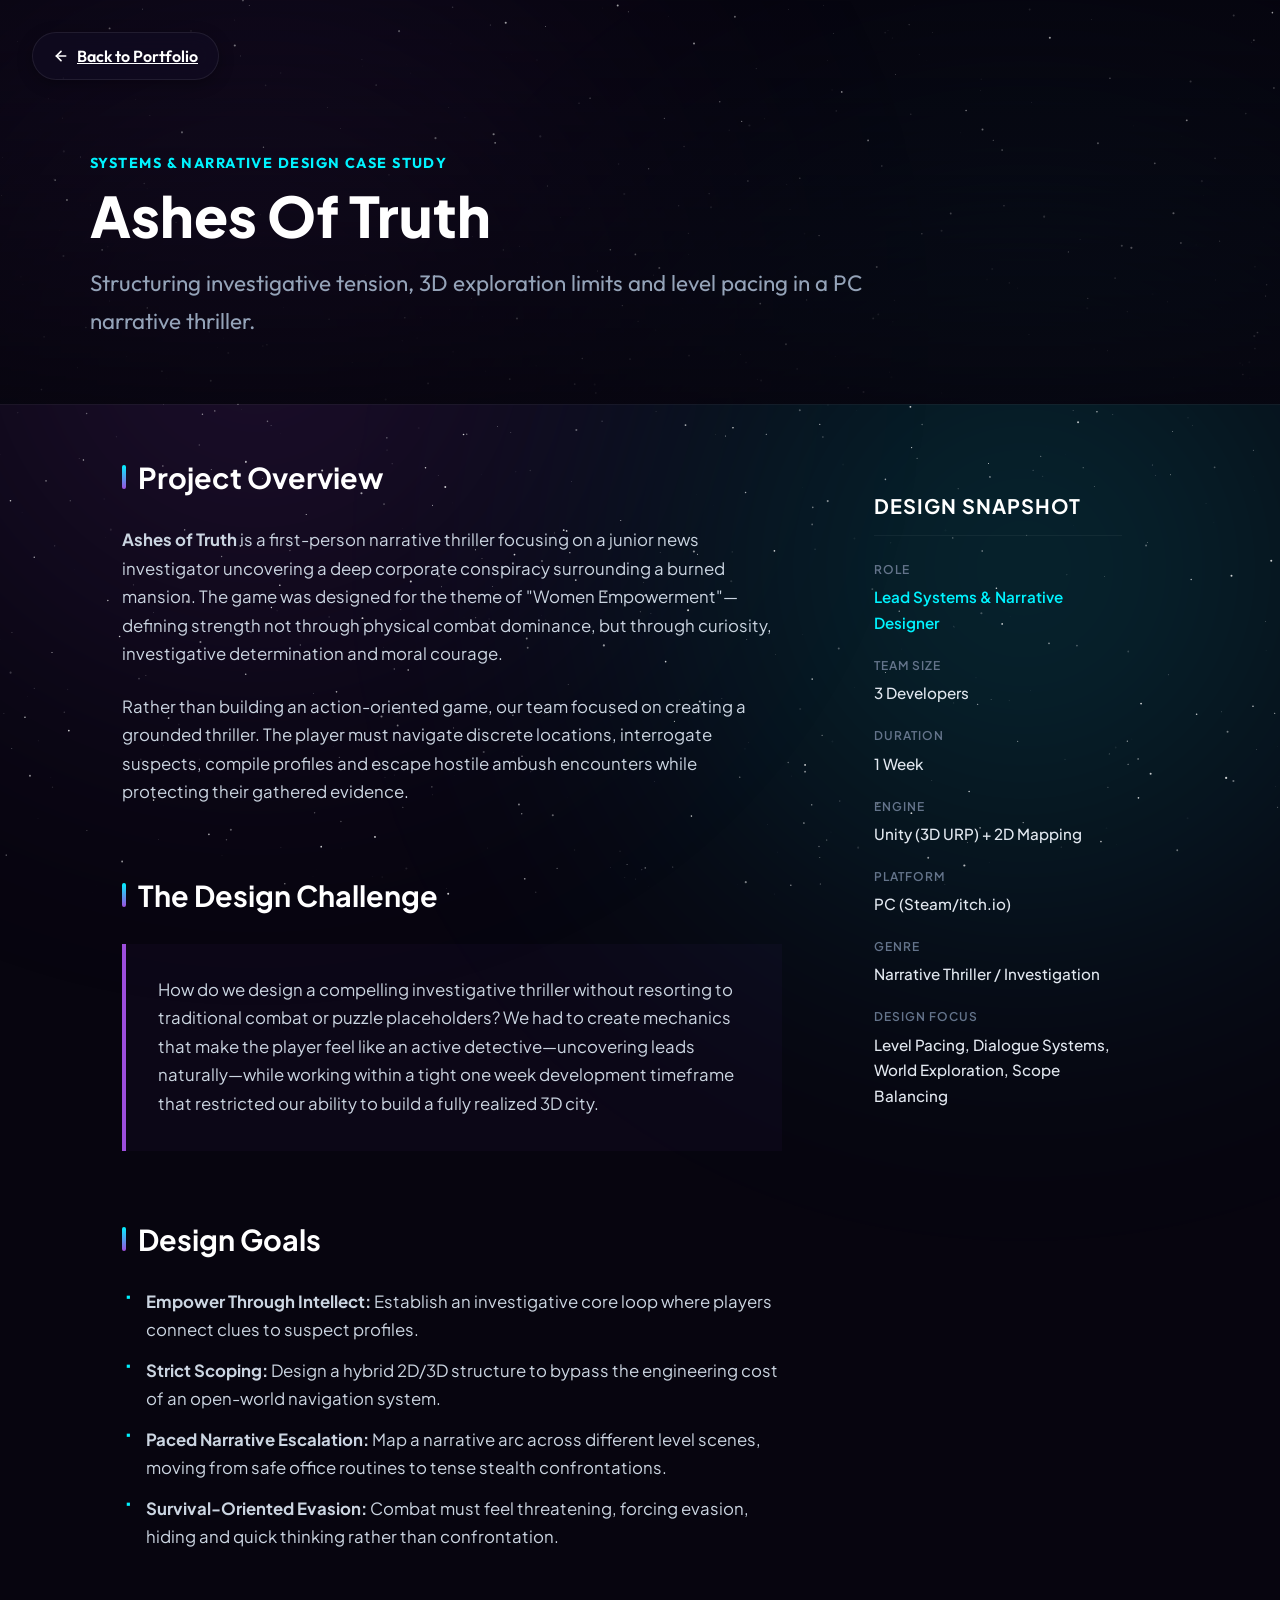
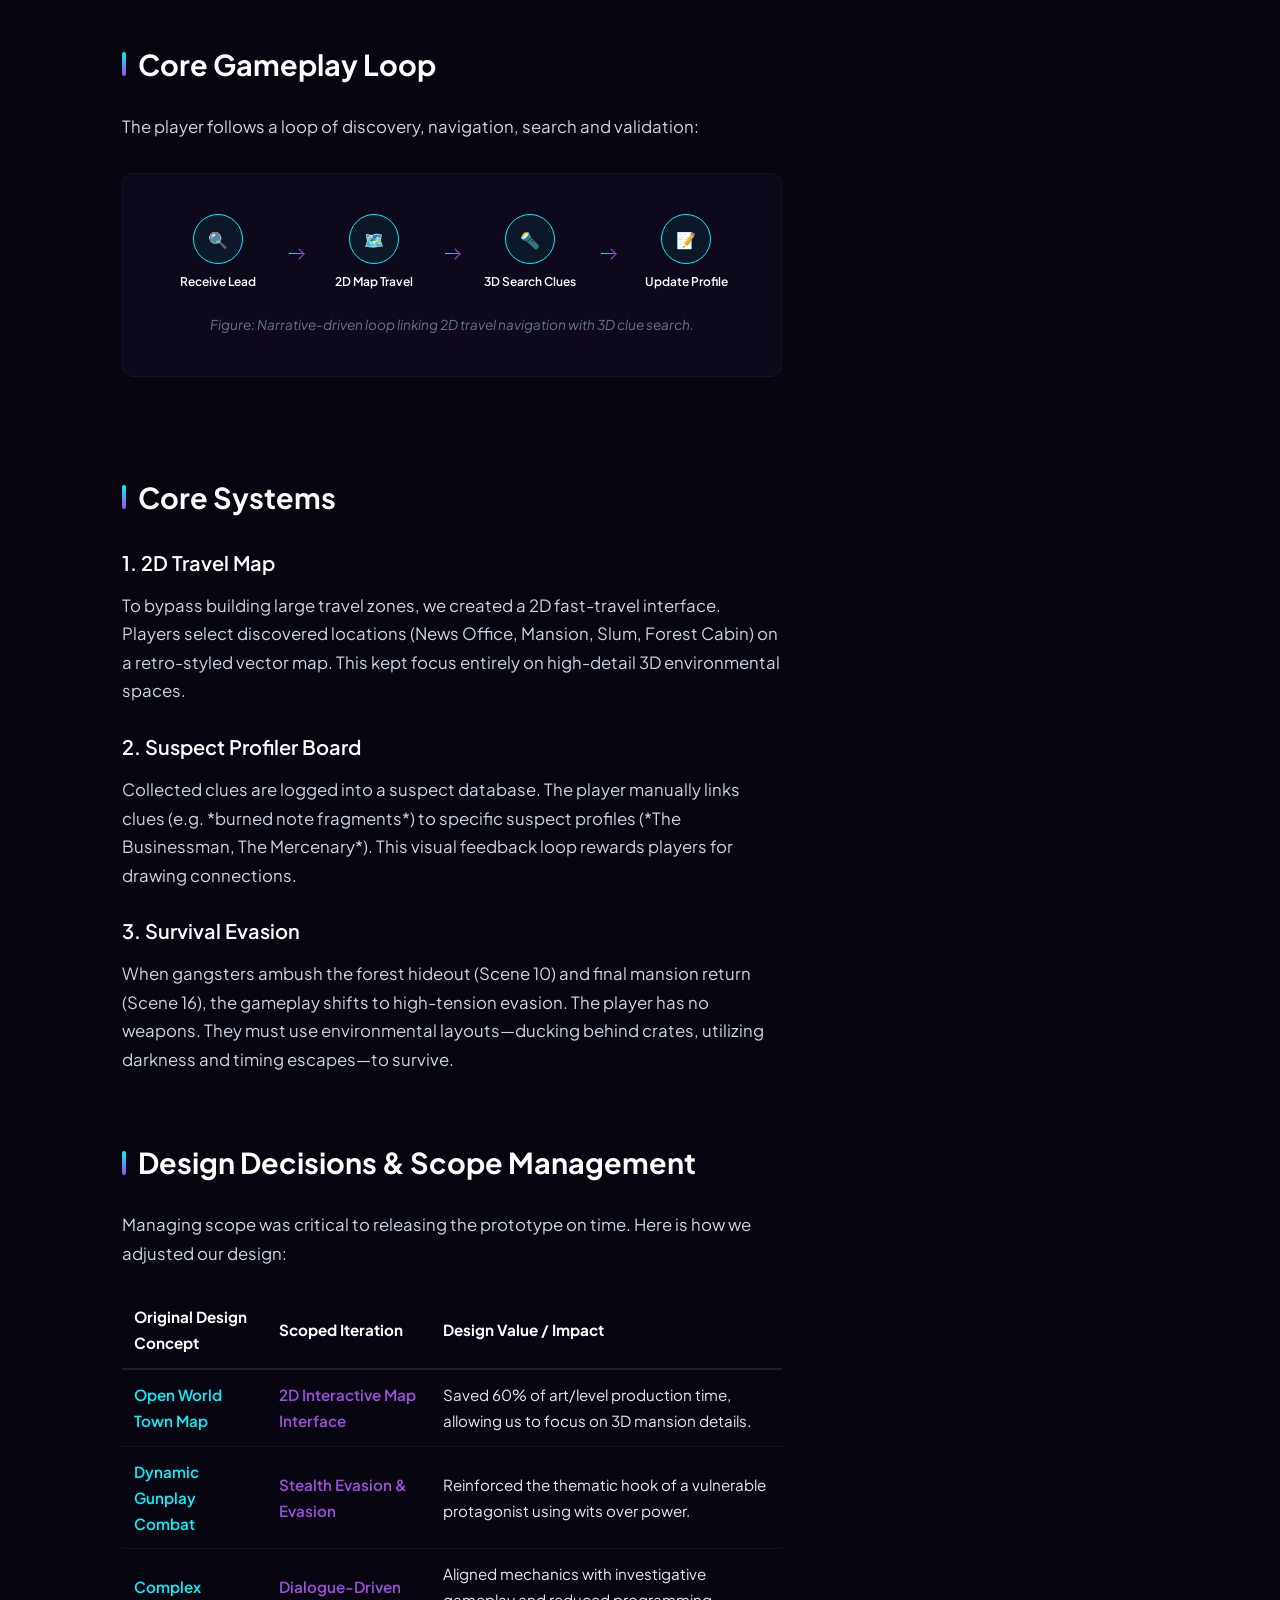
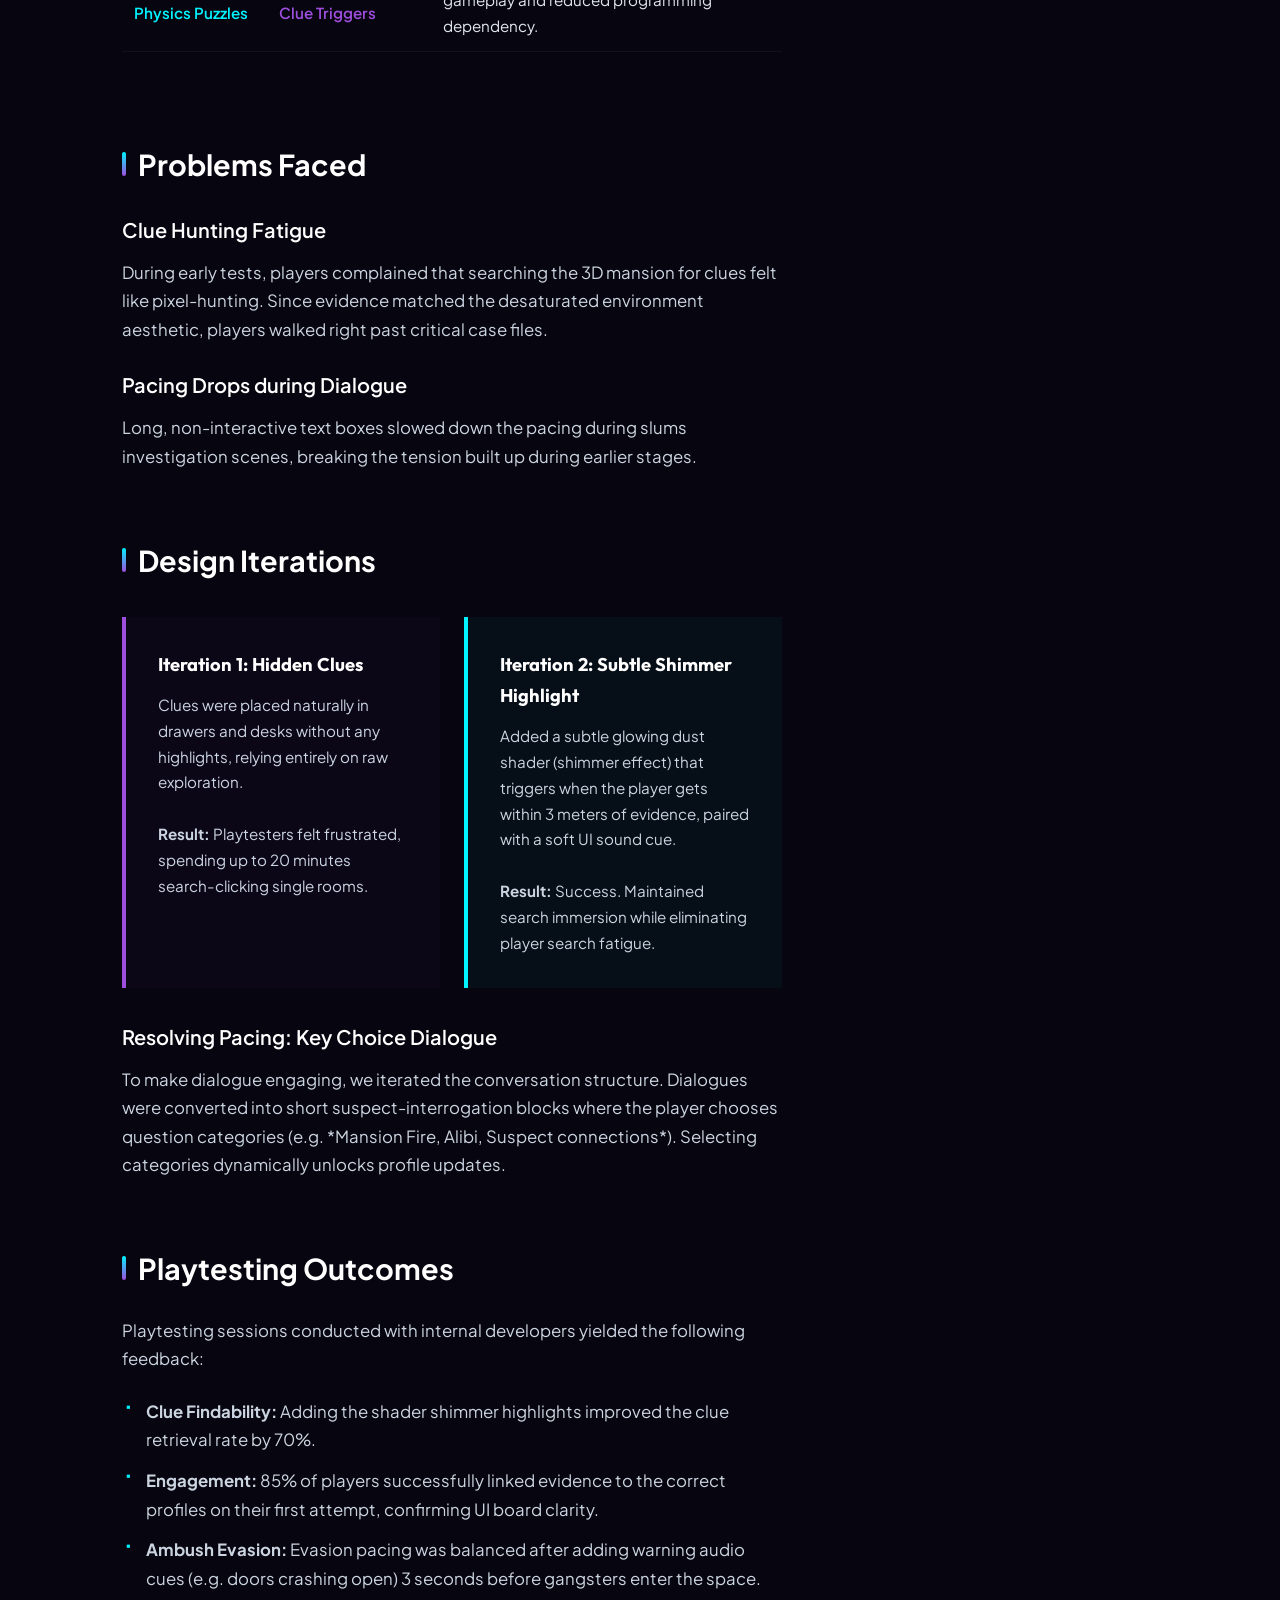
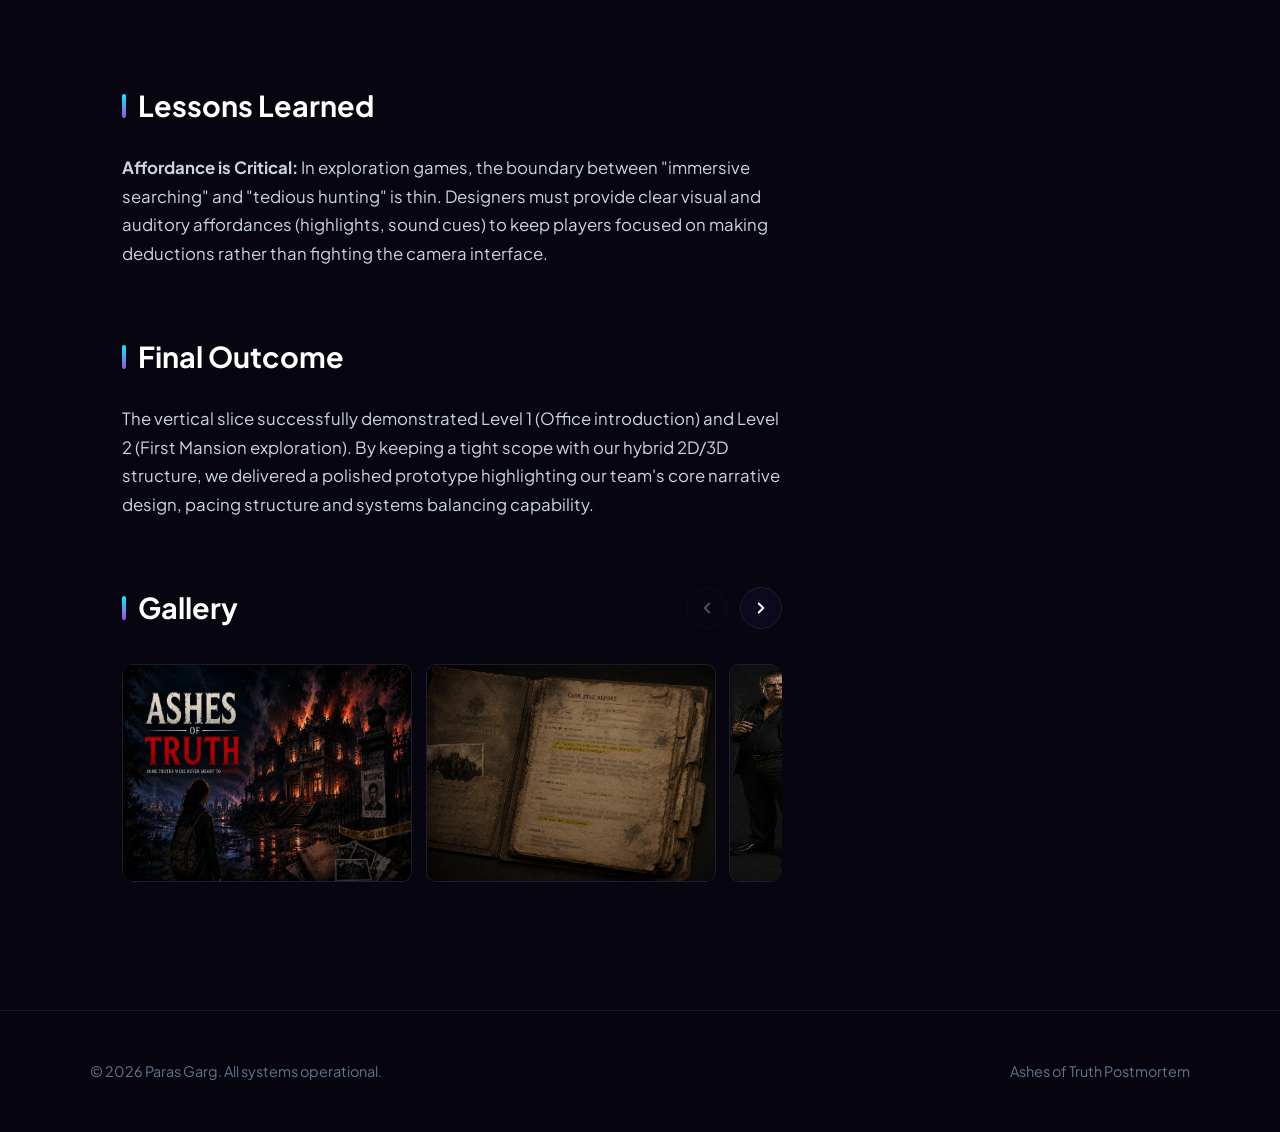
==== case-studies/ashes-of-truth.html @ 1f18f554 "Implement custom gallery sliders, full-screen lightbox, and project card poster images" ====
<!DOCTYPE html>
<html lang="en">

<head>
    <meta charset="UTF-8">
    <meta name="viewport" content="width=device-width, initial-scale=1.0">
    <meta name="description"
        content="GDC Case Study: Ashes of Truth - Narrative pacing, investigative mechanics, and scoping in a 3D narrative thriller.">
    <title>Ashes Of Truth | Game Design Case Study</title>
    <link rel="stylesheet" href="styles.css">
</head>

<body>
    <canvas id="space-canvas"></canvas>
    <div class="nebula nebula-purple"></div>
    <div class="nebula nebula-cyan"></div>

    <!-- Floating Navigation Back Button -->
    <nav class="back-nav">
        <a href="../index.html#projects" class="back-btn">
            <svg viewBox="0 0 24 24" fill="none" stroke="currentColor" stroke-width="2.5" stroke-linecap="round"
                stroke-linejoin="round">
                <line x1="19" y1="12" x2="5" y2="12"></line>
                <polyline points="12 19 5 12 12 5"></polyline>
            </svg>
            Back to Portfolio
        </a>
    </nav>

    <!-- 1 Hero Banner -->
    <header class="hero-banner">
        <div class="hero-banner-content">
            <span class="banner-tag">Systems & Narrative Design Case Study</span>
            <h1 class="banner-title">Ashes Of Truth</h1>
            <p class="banner-subtitle">Structuring investigative tension, 3D exploration limits and level pacing in a PC
                narrative thriller.</p>
        </div>
    </header>

    <!-- Main Container -->
    <div class="case-study-container">
        <!-- Main Case Study Content -->
        <main class="case-study-main">
            <!-- 3 Project Overview -->
            <section id="overview" class="reveal-on-scroll">
                <h2 class="section-header">Project Overview</h2>
                <p class="case-paragraph">
                    <strong>Ashes of Truth</strong> is a first-person narrative thriller focusing on a junior news
                    investigator uncovering a deep corporate conspiracy surrounding a burned mansion. The game was
                    designed for the theme of "Women Empowerment"—defining strength not through physical combat
                    dominance, but through curiosity, investigative determination and moral courage.
                </p>
                <p class="case-paragraph">
                    Rather than building an action-oriented game, our team focused on creating a grounded thriller. The
                    player must navigate discrete locations, interrogate suspects, compile profiles and escape hostile
                    ambush encounters while protecting their gathered evidence.
                </p>
            </section>

            <!-- 4 Design Challenge -->
            <section id="challenge" class="reveal-on-scroll">
                <h2 class="section-header">The Design Challenge</h2>
                <div class="callout-panel">
                    <p class="case-paragraph" style="margin-bottom: 0;">
                        How do we design a compelling investigative thriller without resorting to traditional combat or
                        puzzle placeholders? We had to create mechanics that make the player feel like an active
                        detective—uncovering leads naturally—while working within a tight one week development timeframe
                        that restricted our ability to build a fully realized 3D city.
                    </p>
                </div>
            </section>

            <!-- 5 Design Goals -->
            <section id="goals" class="reveal-on-scroll">
                <h2 class="section-header">Design Goals</h2>
                <ul class="case-list">
                    <li class="case-list-item"><strong>Empower Through Intellect:</strong> Establish an investigative
                        core loop where players connect clues to suspect profiles.</li>
                    <li class="case-list-item"><strong>Strict Scoping:</strong> Design a hybrid 2D/3D structure to
                        bypass the engineering cost of an open-world navigation system.</li>
                    <li class="case-list-item"><strong>Paced Narrative Escalation:</strong> Map a narrative arc across
                        different level scenes, moving from safe office routines to tense stealth confrontations.</li>
                    <li class="case-list-item"><strong>Survival-Oriented Evasion:</strong> Combat must feel threatening,
                        forcing evasion, hiding and quick thinking rather than confrontation.</li>
                </ul>
            </section>

            <!-- 6 Core Gameplay Loop -->
            <section id="loop" class="reveal-on-scroll">
                <h2 class="section-header">Core Gameplay Loop</h2>
                <p class="case-paragraph">
                    The player follows a loop of discovery, navigation, search and validation:
                </p>
                <div class="diagram-container">
                    <div class="loop-flow">
                        <div class="loop-node">
                            <div class="loop-node-icon">🔍</div>
                            <span class="loop-node-title">Receive Lead</span>
                        </div>
                        <div class="loop-arrow"></div>
                        <div class="loop-node">
                            <div class="loop-node-icon">🗺️</div>
                            <span class="loop-node-title">2D Map Travel</span>
                        </div>
                        <div class="loop-arrow"></div>
                        <div class="loop-node">
                            <div class="loop-node-icon">🔦</div>
                            <span class="loop-node-title">3D Search Clues</span>
                        </div>
                        <div class="loop-arrow"></div>
                        <div class="loop-node">
                            <div class="loop-node-icon">📝</div>
                            <span class="loop-node-title">Update Profile</span>
                        </div>
                    </div>
                    <span class="diagram-caption">Figure: Narrative-driven loop linking 2D travel navigation with 3D
                        clue search.</span>
                </div>
            </section>

            <!-- 7 Core Systems -->
            <section id="systems" class="reveal-on-scroll">
                <h2 class="section-header">Core Systems</h2>
                <h3 class="subsection-header">1. 2D Travel Map</h3>
                <p class="case-paragraph">
                    To bypass building large travel zones, we created a 2D fast-travel interface. Players select
                    discovered locations (News Office, Mansion, Slum, Forest Cabin) on a retro-styled vector map. This
                    kept focus entirely on high-detail 3D environmental spaces.
                </p>
                <h3 class="subsection-header">2. Suspect Profiler Board</h3>
                <p class="case-paragraph">
                    Collected clues are logged into a suspect database. The player manually links clues (e.g. *burned
                    note fragments*) to specific suspect profiles (*The Businessman, The Mercenary*). This visual
                    feedback loop rewards players for drawing connections.
                </p>
                <h3 class="subsection-header">3. Survival Evasion</h3>
                <p class="case-paragraph">
                    When gangsters ambush the forest hideout (Scene 10) and final mansion return (Scene 16), the
                    gameplay shifts to high-tension evasion. The player has no weapons. They must use environmental
                    layouts—ducking behind crates, utilizing darkness and timing escapes—to survive.
                </p>
            </section>

            <!-- 8 Design Decisions -->
            <section id="decisions" class="reveal-on-scroll">
                <h2 class="section-header">Design Decisions & Scope Management</h2>
                <p class="case-paragraph">
                    Managing scope was critical to releasing the prototype on time. Here is how we adjusted our design:
                </p>
                <table
                    style="width: 100%; border-collapse: collapse; margin: 1.5rem 0; font-size: 0.95rem; text-align: left;">
                    <thead>
                        <tr style="border-bottom: 2px solid rgba(255, 255, 255, 0.1); color: #ffffff;">
                            <th style="padding: 0.75rem;">Original Design Concept</th>
                            <th style="padding: 0.75rem;">Scoped Iteration</th>
                            <th style="padding: 0.75rem;">Design Value / Impact</th>
                        </tr>
                    </thead>
                    <tbody>
                        <tr style="border-bottom: 1px solid rgba(255, 255, 255, 0.05);">
                            <td style="padding: 0.75rem; font-weight: 600; color: var(--accent-cyan);">Open World Town
                                Map</td>
                            <td style="padding: 0.75rem; font-weight: 600; color: var(--accent-purple);">2D Interactive
                                Map Interface</td>
                            <td style="padding: 0.75rem;">Saved 60% of art/level production time, allowing us to focus
                                on 3D mansion details.</td>
                        </tr>
                        <tr style="border-bottom: 1px solid rgba(255, 255, 255, 0.05);">
                            <td style="padding: 0.75rem; font-weight: 600; color: var(--accent-cyan);">Dynamic Gunplay
                                Combat</td>
                            <td style="padding: 0.75rem; font-weight: 600; color: var(--accent-purple);">Stealth Evasion
                                & Evasion</td>
                            <td style="padding: 0.75rem;">Reinforced the thematic hook of a vulnerable protagonist using
                                wits over power.</td>
                        </tr>
                        <tr style="border-bottom: 1px solid rgba(255, 255, 255, 0.05);">
                            <td style="padding: 0.75rem; font-weight: 600; color: var(--accent-cyan);">Complex Physics
                                Puzzles</td>
                            <td style="padding: 0.75rem; font-weight: 600; color: var(--accent-purple);">Dialogue-Driven
                                Clue Triggers</td>
                            <td style="padding: 0.75rem;">Aligned mechanics with investigative gameplay and reduced
                                programming dependency.</td>
                        </tr>
                    </tbody>
                </table>
            </section>

            <!-- 9 Problems Faced -->
            <section id="problems" class="reveal-on-scroll">
                <h2 class="section-header">Problems Faced</h2>
                <h3 class="subsection-header">Clue Hunting Fatigue</h3>
                <p class="case-paragraph">
                    During early tests, players complained that searching the 3D mansion for clues felt like
                    pixel-hunting. Since evidence matched the desaturated environment aesthetic, players walked right
                    past critical case files.
                </p>
                <h3 class="subsection-header">Pacing Drops during Dialogue</h3>
                <p class="case-paragraph">
                    Long, non-interactive text boxes slowed down the pacing during slums investigation scenes, breaking
                    the tension built up during earlier stages.
                </p>
            </section>

            <!-- 10 Iterations -->
            <section id="iterations" class="reveal-on-scroll">
                <h2 class="section-header">Design Iterations</h2>
                <div class="comparison-grid">
                    <div class="callout-panel">
                        <div class="callout-title">Iteration 1: Hidden Clues</div>
                        <p class="case-paragraph" style="font-size: 0.95rem;">
                            Clues were placed naturally in drawers and desks without any highlights, relying entirely on
                            raw exploration.
                            <br><br>
                            <strong>Result:</strong> Playtesters felt frustrated, spending up to 20 minutes
                            search-clicking single rooms.
                        </p>
                    </div>
                    <div class="callout-panel cyan">
                        <div class="callout-title">Iteration 2: Subtle Shimmer Highlight</div>
                        <p class="case-paragraph" style="font-size: 0.95rem;">
                            Added a subtle glowing dust shader (shimmer effect) that triggers when the player gets
                            within 3 meters of evidence, paired with a soft UI sound cue.
                            <br><br>
                            <strong>Result:</strong> Success. Maintained search immersion while eliminating player
                            search fatigue.
                        </p>
                    </div>
                </div>
                <h3 class="subsection-header">Resolving Pacing: Key Choice Dialogue</h3>
                <p class="case-paragraph">
                    To make dialogue engaging, we iterated the conversation structure. Dialogues were converted into
                    short suspect-interrogation blocks where the player chooses question categories (e.g. *Mansion Fire,
                    Alibi, Suspect connections*). Selecting categories dynamically unlocks profile updates.
                </p>
            </section>

            <!-- 11 Playtesting -->
            <section id="playtesting" class="reveal-on-scroll">
                <h2 class="section-header">Playtesting Outcomes</h2>
                <p class="case-paragraph">
                    Playtesting sessions conducted with internal developers yielded the following feedback:
                </p>
                <ul class="case-list">
                    <li class="case-list-item"><strong>Clue Findability:</strong> Adding the shader shimmer highlights
                        improved the clue retrieval rate by 70%.</li>
                    <li class="case-list-item"><strong>Engagement:</strong> 85% of players successfully linked evidence
                        to the correct profiles on their first attempt, confirming UI board clarity.</li>
                    <li class="case-list-item"><strong>Ambush Evasion:</strong> Evasion pacing was balanced after adding
                        warning audio cues (e.g. doors crashing open) 3 seconds before gangsters enter the space.</li>
                </ul>
            </section>

            <!-- 12 Lessons Learned -->
            <section id="lessons" class="reveal-on-scroll">
                <h2 class="section-header">Lessons Learned</h2>
                <p class="case-paragraph">
                    <strong>Affordance is Critical:</strong> In exploration games, the boundary between "immersive
                    searching" and "tedious hunting" is thin. Designers must provide clear visual and auditory
                    affordances (highlights, sound cues) to keep players focused on making deductions rather than
                    fighting the camera interface.
                </p>
            </section>

            <!-- 13 Final Outcome -->
            <section id="outcome" class="reveal-on-scroll">
                <h2 class="section-header">Final Outcome</h2>
                <p class="case-paragraph">
                    The vertical slice successfully demonstrated Level 1 (Office introduction) and Level 2 (First
                    Mansion exploration). By keeping a tight scope with our hybrid 2D/3D structure, we delivered a
                    polished prototype highlighting our team's core narrative design, pacing structure and systems
                    balancing capability.
                </p>
            </section>

            <!-- 14 Gallery -->
            <section id="gallery" class="reveal-on-scroll">
                <div class="gallery-header">
                    <h2 class="section-header">Gallery</h2>
                    <div class="slider-controls">
                        <button class="slider-btn prev-btn" id="prev-gallery-btn" aria-label="Previous image">
                            <svg viewBox="0 0 24 24" fill="none" stroke="currentColor" stroke-width="2.5" stroke-linecap="round" stroke-linejoin="round">
                                <polyline points="15 18 9 12 15 6"></polyline>
                            </svg>
                        </button>
                        <button class="slider-btn next-btn" id="next-gallery-btn" aria-label="Next image">
                            <svg viewBox="0 0 24 24" fill="none" stroke="currentColor" stroke-width="2.5" stroke-linecap="round" stroke-linejoin="round">
                                <polyline points="9 18 15 12 9 6"></polyline>
                            </svg>
                        </button>
                    </div>
                </div>
                <div class="slider-container">
                    <div class="slider-viewport">
                        <div class="slider-track" id="gallery-track">
                            <div class="slider-slide" data-caption="Ashes of Truth Title Poster">
                                <img src="../Ashes_of_Truth_Gallery/Game_Poster.png" alt="Ashes of Truth Title Poster">
                                <div class="slide-caption-overlay">
                                    <span class="slide-title">Ashes of Truth Title Poster</span>
                                </div>
                            </div>
                            <div class="slider-slide" data-caption="Investigative Case Report UI">
                                <img src="../Ashes_of_Truth_Gallery/Case_Report.png" alt="Investigative Case Report UI">
                                <div class="slide-caption-overlay">
                                    <span class="slide-title">Investigative Case Report UI</span>
                                </div>
                            </div>
                            <div class="slider-slide" data-caption="Character Profile: Mafia Boss">
                                <img src="../Ashes_of_Truth_Gallery/Mafia_Boss.png" alt="Character Profile: Mafia Boss">
                                <div class="slide-caption-overlay">
                                    <span class="slide-title">Character Profile: Mafia Boss</span>
                                </div>
                            </div>
                            <div class="slider-slide" data-caption="Character Profile: The Mercenary">
                                <img src="../Ashes_of_Truth_Gallery/Mercenary.png" alt="Character Profile: The Mercenary">
                                <div class="slide-caption-overlay">
                                    <span class="slide-title">Character Profile: The Mercenary</span>
                                </div>
                            </div>
                            <div class="slider-slide" data-caption="Evidence Clue: Burned Note">
                                <img src="../Ashes_of_Truth_Gallery/Burned_Note.png" alt="Evidence Clue: Burned Note">
                                <div class="slide-caption-overlay">
                                    <span class="slide-title">Evidence Clue: Burned Note</span>
                                </div>
                            </div>
                            <div class="slider-slide" data-caption="Evidence Clue: Burned Photo">
                                <img src="../Ashes_of_Truth_Gallery/Burned_Photo.png" alt="Evidence Clue: Burned Photo">
                                <div class="slide-caption-overlay">
                                    <span class="slide-title">Evidence Clue: Burned Photo</span>
                                </div>
                            </div>
                            <div class="slider-slide" data-caption="Character Profile: Slum Resident">
                                <img src="../Ashes_of_Truth_Gallery/Slum_Person1.png" alt="Character Profile: Slum Resident">
                                <div class="slide-caption-overlay">
                                    <span class="slide-title">Character Profile: Slum Resident</span>
                                </div>
                            </div>
                            <div class="slider-slide" data-caption="Character Profile: Slum Witness">
                                <img src="../Ashes_of_Truth_Gallery/Slum_Person3.png" alt="Character Profile: Slum Witness">
                                <div class="slide-caption-overlay">
                                    <span class="slide-title">Character Profile: Slum Witness</span>
                                </div>
                            </div>
                            <div class="slider-slide" data-caption="Evidence Clue: Victim's Diary">
                                <img src="../Ashes_of_Truth_Gallery/Victim's_Diary.png" alt="Evidence Clue: Victim's Diary">
                                <div class="slide-caption-overlay">
                                    <span class="slide-title">Evidence Clue: Victim's Diary</span>
                                </div>
                            </div>
                        </div>
                    </div>
                </div>
            </section>
        </main>

        <!-- 2 Design Snapshot Sidebar -->
        <aside class="design-snapshot glass-panel reveal-on-scroll" style="transition-delay: 0.1s;">
            <h3 class="snapshot-title">Design Snapshot</h3>
            <div class="snapshot-grid">
                <div class="snapshot-item">
                    <span class="snapshot-label">Role</span>
                    <span class="snapshot-value accent">Lead Systems & Narrative Designer</span>
                </div>
                <div class="snapshot-item">
                    <span class="snapshot-label">Team Size</span>
                    <span class="snapshot-value">3 Developers</span>
                </div>
                <div class="snapshot-item">
                    <span class="snapshot-label">Duration</span>
                    <span class="snapshot-value">1 Week</span>
                </div>
                <div class="snapshot-item">
                    <span class="snapshot-label">Engine</span>
                    <span class="snapshot-value">Unity (3D URP) + 2D Mapping</span>
                </div>
                <div class="snapshot-item">
                    <span class="snapshot-label">Platform</span>
                    <span class="snapshot-value">PC (Steam/itch.io)</span>
                </div>
                <div class="snapshot-item">
                    <span class="snapshot-label">Genre</span>
                    <span class="snapshot-value">Narrative Thriller / Investigation</span>
                </div>
                <div class="snapshot-item">
                    <span class="snapshot-label">Design Focus</span>
                    <span class="snapshot-value">Level Pacing, Dialogue Systems, World Exploration, Scope
                        Balancing</span>
                </div>
            </div>
        </aside>
    </div>

    <!-- Footer -->
    <footer>
        <div class="footer-content">
            <div class="footer-text">
                &copy; 2026 Paras Garg. All systems operational.
            </div>
            <div class="footer-text">
                Ashes of Truth Postmortem
            </div>
        </div>
    </footer>

    <!-- Lightbox Modal -->
    <div id="gallery-lightbox" class="lightbox">
        <span class="lightbox-close" id="lightbox-close">&times;</span>
        <img class="lightbox-content" id="lightbox-img" src="" alt="">
        <div id="lightbox-caption"></div>
    </div>

    <script>
        document.addEventListener('DOMContentLoaded', () => {
            // Space canvas setup
            const canvas = document.getElementById('space-canvas');
            if (canvas) {
                const ctx = canvas.getContext('2d');
                let stars = [];
                const maxStars = 800;

                const resizeCanvas = () => {
                    canvas.width = window.innerWidth;
                    canvas.height = window.innerHeight;
                    stars = [];
                    for (let i = 0; i < maxStars; i++) {
                        stars.push({
                            x: Math.random() * canvas.width,
                            y: Math.random() * canvas.height,
                            size: Math.random() * 1.1,
                            brightness: Math.random(),
                            speed: 0.005 + Math.random() * 0.01
                        });
                    }
                };

                const animate = () => {
                    ctx.clearRect(0, 0, canvas.width, canvas.height);
                    for (let star of stars) {
                        star.brightness += star.speed;
                        if (star.brightness > 1 || star.brightness < 0) {
                            star.speed = -star.speed;
                        }
                        ctx.fillStyle = `rgba(255, 255, 255, ${Math.min(star.brightness, 0.8)})`;
                        ctx.beginPath();
                        ctx.arc(star.x, star.y, star.size, 0, Math.PI * 2);
                        ctx.fill();
                    }
                    requestAnimationFrame(animate);
                };

                window.addEventListener('resize', resizeCanvas);
                resizeCanvas();
                animate();
            }

            // Scroll reveal
            const revealElements = document.querySelectorAll('.reveal-on-scroll');
            const revealObserver = new IntersectionObserver((entries) => {
                entries.forEach(entry => {
                    if (entry.isIntersecting) {
                        entry.target.classList.add('revealed');
                        revealObserver.unobserve(entry.target);
                    }
                });
            }, {
                rootMargin: '0px 0px -100px 0px',
                threshold: 0.1
            });
            revealElements.forEach(elem => revealObserver.observe(elem));

            // Slider functionality
            const track = document.getElementById('gallery-track');
            const slides = track.querySelectorAll('.slider-slide');
            const prevBtn = document.getElementById('prev-gallery-btn');
            const nextBtn = document.getElementById('next-gallery-btn');
            
            let currentIndex = 0;
            
            const updateSlider = () => {
                if (slides.length === 0) return;
                
                const slideWidth = slides[0].getBoundingClientRect().width;
                const gap = parseFloat(window.getComputedStyle(track).gap) || 0;
                
                let translateAmount = currentIndex * (slideWidth + gap);
                
                // Get container dimensions to cap translation
                const viewportWidth = track.parentElement.getBoundingClientRect().width;
                const trackWidth = track.scrollWidth;
                const maxTranslate = Math.max(0, trackWidth - viewportWidth);
                
                if (translateAmount > maxTranslate) {
                    translateAmount = maxTranslate;
                }
                
                track.style.transform = `translateX(-${translateAmount}px)`;
                
                // Update button disabled state
                prevBtn.disabled = currentIndex === 0;
                nextBtn.disabled = translateAmount >= maxTranslate;
            };
            
            nextBtn.addEventListener('click', () => {
                const slideWidth = slides[0].getBoundingClientRect().width;
                const gap = parseFloat(window.getComputedStyle(track).gap) || 0;
                const viewportWidth = track.parentElement.getBoundingClientRect().width;
                const trackWidth = track.scrollWidth;
                const maxTranslate = Math.max(0, trackWidth - viewportWidth);
                
                const nextTranslate = (currentIndex + 1) * (slideWidth + gap);
                
                if (nextTranslate <= maxTranslate) {
                    currentIndex++;
                } else {
                    const currentTranslate = currentIndex * (slideWidth + gap);
                    if (currentTranslate < maxTranslate) {
                        currentIndex++;
                    }
                }
                updateSlider();
            });
            
            prevBtn.addEventListener('click', () => {
                if (currentIndex > 0) {
                    currentIndex--;
                    updateSlider();
                }
            });
            
            // Adjust slider positions on resize
            window.addEventListener('resize', updateSlider);
            
            // Call initially once image assets might have loaded
            setTimeout(updateSlider, 200);
            window.addEventListener('load', updateSlider);

            // Lightbox functionality
            const lightbox = document.getElementById('gallery-lightbox');
            const lightboxImg = document.getElementById('lightbox-img');
            const lightboxCaption = document.getElementById('lightbox-caption');
            const lightboxClose = document.getElementById('lightbox-close');
            
            slides.forEach(slide => {
                slide.addEventListener('click', () => {
                    const img = slide.querySelector('img');
                    const captionText = slide.getAttribute('data-caption');
                    
                    lightboxImg.src = img.src;
                    lightboxImg.alt = img.alt;
                    lightboxCaption.textContent = captionText;
                    
                    lightbox.style.display = 'flex';
                    // Force reflow for transitions
                    lightbox.offsetHeight;
                    lightbox.classList.add('active');
                    document.body.style.overflow = 'hidden'; // Disable page scrolling
                });
            });
            
            const closeLightbox = () => {
                lightbox.classList.remove('active');
                document.body.style.overflow = ''; // Enable page scrolling
                setTimeout(() => {
                    if (!lightbox.classList.contains('active')) {
                        lightbox.style.display = 'none';
                    }
                }, 350); // Match CSS transition timing
            };
            
            lightboxClose.addEventListener('click', closeLightbox);
            lightbox.addEventListener('click', (e) => {
                if (e.target === lightbox || e.target.classList.contains('lightbox')) {
                    closeLightbox();
                }
            });
            
            document.addEventListener('keydown', (e) => {
                if (e.key === 'Escape' && lightbox.classList.contains('active')) {
                    closeLightbox();
                }
            });
        });
    </script>
</body>

</html>
---- case-studies/styles.css ----
@import url('https://fonts.googleapis.com/css2?family=Outfit:wght@300;400;600;800&family=Plus+Jakarta+Sans:wght@300;400;500;600;700&display=swap');

:root {
    --bg-dark: #07050f;
    --bg-card: rgba(18, 12, 36, 0.45);
    --border-color: rgba(255, 255, 255, 0.08);
    --accent-purple: #9d4edd;
    --accent-cyan: #00f3ff;
    --font-heading: 'Outfit', sans-serif;
    --font-body: 'Plus Jakarta Sans', sans-serif;
    --transition-smooth: all 0.4s cubic-bezier(0.16, 1, 0.3, 1);
}

* {
    margin: 0;
    padding: 0;
    box-sizing: border-box;
}

html {
    scroll-behavior: smooth;
    background-color: var(--bg-dark);
    color: #e2e8f0;
    font-family: var(--font-body);
    font-size: 16px;
}

body {
    min-height: 100vh;
    line-height: 1.7;
    position: relative;
    overflow-x: hidden;
}

/* Background Canvas */
#space-canvas {
    position: fixed;
    top: 0;
    left: 0;
    width: 100vw;
    height: 100vh;
    z-index: -2;
    pointer-events: none;
}

.nebula {
    position: fixed;
    width: 80vmax;
    height: 80vmax;
    border-radius: 50%;
    filter: blur(140px);
    z-index: -3;
    pointer-events: none;
    opacity: 0.2;
}

.nebula-purple {
    top: -20%;
    left: -20%;
    background: radial-gradient(circle, var(--accent-purple) 0%, transparent 70%);
}

.nebula-cyan {
    bottom: -20%;
    right: -20%;
    background: radial-gradient(circle, var(--accent-cyan) 0%, transparent 70%);
}

/* Floating Navigation Back Button */
.back-nav {
    position: fixed;
    top: 2rem;
    left: 2rem;
    z-index: 100;
}

.back-btn {
    display: inline-flex;
    align-items: center;
    gap: 0.5rem;
    font-family: var(--font-heading);
    font-weight: 600;
    color: #ffffff;
    background: rgba(18, 12, 36, 0.6);
    backdrop-filter: blur(12px);
    -webkit-backdrop-filter: blur(12px);
    border: 1px solid var(--border-color);
    padding: 0.6rem 1.25rem;
    border-radius: 30px;
    box-shadow: 0 4px 15px rgba(0, 0, 0, 0.3);
    transition: var(--transition-smooth);
}

.back-btn svg {
    transition: var(--transition-smooth);
    width: 16px;
    height: 16px;
}

.back-btn:hover {
    color: var(--accent-cyan);
    border-color: var(--accent-cyan);
    transform: translateX(-4px);
    box-shadow: 0 0 15px rgba(0, 243, 255, 0.25);
}

/* Hero Banner */
.hero-banner {
    min-height: 45vh;
    display: flex;
    flex-direction: column;
    justify-content: flex-end;
    padding: 8rem 2rem 4rem;
    background: linear-gradient(180deg, rgba(7, 5, 15, 0.2) 0%, rgba(7, 5, 15, 0.9) 100%);
    position: relative;
    border-bottom: 1px solid rgba(255, 255, 255, 0.05);
}

.hero-banner-content {
    max-width: 1100px;
    margin: 0 auto;
    width: 100%;
}

.banner-tag {
    font-family: var(--font-heading);
    font-weight: 700;
    color: var(--accent-cyan);
    text-transform: uppercase;
    letter-spacing: 0.1em;
    font-size: 0.9rem;
    margin-bottom: 0.5rem;
    display: inline-block;
}

.banner-title {
    font-size: 3.5rem;
    font-weight: 800;
    color: #ffffff;
    line-height: 1.15;
    margin-bottom: 1rem;
}

.banner-subtitle {
    font-family: var(--font-heading);
    font-size: 1.4rem;
    color: #94a3b8;
    max-width: 800px;
}

/* Case Study Grid Structure */
.case-study-container {
    max-width: 1100px;
    margin: 3rem auto 6rem;
    padding: 0 2rem;
    display: grid;
    grid-template-columns: 1fr 320px;
    gap: 3.5rem;
}

/* Sidebar Design Snapshot Panel */
.design-snapshot {
    padding: 2.25rem;
    position: sticky;
    top: 6.5rem;
    display: flex;
    flex-direction: column;
    gap: 1.5rem;
    height: fit-content;
}

.snapshot-title {
    font-size: 1.25rem;
    font-weight: 700;
    color: #ffffff;
    border-bottom: 1px solid rgba(255, 255, 255, 0.05);
    padding-bottom: 0.75rem;
    text-transform: uppercase;
    letter-spacing: 0.05em;
}

.snapshot-grid {
    display: flex;
    flex-direction: column;
    gap: 1.25rem;
}

.snapshot-item {
    display: flex;
    flex-direction: column;
    gap: 0.25rem;
}

.snapshot-label {
    font-size: 0.75rem;
    font-weight: 600;
    color: #64748b;
    text-transform: uppercase;
    letter-spacing: 0.08em;
}

.snapshot-value {
    font-size: 0.95rem;
    font-weight: 500;
    color: #e2e8f0;
}

.snapshot-value.accent {
    color: var(--accent-cyan);
    font-weight: 600;
}

/* Main Content Area */
.case-study-main {
    display: flex;
    flex-direction: column;
    gap: 4rem;
}

/* Text Formatting & Layouts */
h2.section-header {
    font-size: 1.8rem;
    font-weight: 700;
    color: #ffffff;
    margin-bottom: 1.5rem;
    display: flex;
    align-items: center;
    gap: 0.75rem;
}

h2.section-header::before {
    content: '';
    display: inline-block;
    width: 4px;
    height: 24px;
    background: linear-gradient(180deg, var(--accent-cyan), var(--accent-purple));
    border-radius: 2px;
}

h3.subsection-header {
    font-size: 1.25rem;
    font-weight: 600;
    color: #ffffff;
    margin: 1.5rem 0 0.75rem;
}

p.case-paragraph {
    color: #cbd5e1;
    font-size: 1.05rem;
    margin-bottom: 1.5rem;
}

p.case-paragraph:last-child {
    margin-bottom: 0;
}

/* Lists */
.case-list {
    margin-bottom: 1.5rem;
    padding-left: 1.5rem;
    display: flex;
    flex-direction: column;
    gap: 0.75rem;
    list-style-type: none;
}

.case-list-item {
    position: relative;
    color: #cbd5e1;
    font-size: 1.05rem;
}

.case-list-item::before {
    content: '▪';
    position: absolute;
    left: -1.25rem;
    color: var(--accent-cyan);
    font-size: 0.8rem;
    top: -0.1rem;
}

/* GDC Postmortem Comparison Grid / Callouts */
.comparison-grid {
    display: grid;
    grid-template-columns: 1fr 1fr;
    gap: 1.5rem;
    margin: 2rem 0;
}

.callout-panel {
    padding: 2rem;
    border-left: 4px solid var(--accent-purple);
    background: rgba(157, 78, 221, 0.04);
}

.callout-panel.cyan {
    border-left-color: var(--accent-cyan);
    background: rgba(0, 243, 255, 0.04);
}

.callout-title {
    font-family: var(--font-heading);
    font-weight: 700;
    font-size: 1.15rem;
    color: #ffffff;
    margin-bottom: 0.75rem;
}

/* diagrams & Visual Loops (rendered as HTML systems) */
.diagram-container {
    background: #0d091a;
    border: 1px solid rgba(255, 255, 255, 0.04);
    border-radius: 12px;
    padding: 2.5rem;
    margin: 2rem 0;
    display: flex;
    flex-direction: column;
    align-items: center;
    justify-content: center;
    position: relative;
}

.diagram-caption {
    font-size: 0.85rem;
    color: #64748b;
    margin-top: 1.25rem;
    text-align: center;
    font-style: italic;
}

/* Loop Diagram Elements */
.loop-flow {
    display: flex;
    align-items: center;
    justify-content: space-around;
    width: 100%;
    max-width: 650px;
}

.loop-node {
    display: flex;
    flex-direction: column;
    align-items: center;
    text-align: center;
    gap: 0.5rem;
    width: 110px;
}

.loop-node-icon {
    width: 50px;
    height: 50px;
    border-radius: 50%;
    border: 1px solid var(--accent-cyan);
    background: rgba(0, 243, 255, 0.06);
    display: flex;
    align-items: center;
    justify-content: center;
    color: var(--accent-cyan);
    box-shadow: 0 0 10px var(--accent-cyan-glow);
}

.loop-node-title {
    font-size: 0.75rem;
    font-weight: 600;
    color: #ffffff;
}

.loop-arrow {
    flex: 1;
    height: 1px;
    background: linear-gradient(90deg, var(--accent-cyan), var(--accent-purple));
    position: relative;
    margin: 0 1rem;
}

.loop-arrow::after {
    content: '';
    position: absolute;
    right: 0;
    top: -3px;
    width: 7px;
    height: 7px;
    border-top: 1.5px solid var(--accent-purple);
    border-right: 1.5px solid var(--accent-purple);
    transform: rotate(45deg);
}

/* Gallery Section & Slider */
.gallery-header {
    display: flex;
    justify-content: space-between;
    align-items: center;
    margin-bottom: 1.5rem;
}

.gallery-header h2.section-header {
    margin-bottom: 0;
}

.slider-controls {
    display: flex;
    gap: 0.75rem;
}

.slider-btn {
    width: 42px;
    height: 42px;
    border-radius: 50%;
    background: rgba(18, 12, 36, 0.65);
    backdrop-filter: blur(12px);
    -webkit-backdrop-filter: blur(12px);
    border: 1px solid var(--border-color);
    color: #ffffff;
    display: flex;
    align-items: center;
    justify-content: center;
    cursor: pointer;
    transition: var(--transition-smooth);
    padding: 0;
}

.slider-btn:hover:not(:disabled) {
    border-color: var(--accent-cyan);
    color: var(--accent-cyan);
    box-shadow: 0 0 15px rgba(0, 243, 255, 0.25);
    transform: scale(1.05);
}

.slider-btn:disabled {
    opacity: 0.3;
    cursor: not-allowed;
}

.slider-btn svg {
    width: 18px;
    height: 18px;
}

.slider-container {
    position: relative;
    width: 100%;
    margin: 2rem 0;
}

.slider-viewport {
    width: 100%;
    overflow: hidden;
    border-radius: 12px;
}

.slider-track {
    display: flex;
    gap: 2%;
    transition: transform 0.5s cubic-bezier(0.16, 1, 0.3, 1);
    will-change: transform;
}

.slider-slide {
    flex: 0 0 44%;
    aspect-ratio: 4 / 3;
    border-radius: 10px;
    overflow: hidden;
    border: 1px solid rgba(255, 255, 255, 0.08);
    background: rgba(18, 12, 36, 0.5);
    cursor: pointer;
    position: relative;
    transition: var(--transition-smooth);
}

.slider-slide::after {
    content: '';
    position: absolute;
    inset: 0;
    background: linear-gradient(180deg, rgba(7, 5, 15, 0) 60%, rgba(7, 5, 15, 0.75) 100%);
    opacity: 0;
    transition: opacity 0.3s ease;
    z-index: 1;
}

.slider-slide:hover::after {
    opacity: 1;
}

.slider-slide img {
    width: 100%;
    height: 100%;
    object-fit: fill;
    display: block;
    transition: transform 0.6s cubic-bezier(0.16, 1, 0.3, 1);
}

.slider-slide:hover img {
    transform: scale(1.06);
}

.slider-slide:hover {
    border-color: var(--accent-cyan);
    box-shadow: 0 8px 25px rgba(0, 243, 255, 0.15);
}

.slide-caption-overlay {
    position: absolute;
    bottom: 0;
    left: 0;
    width: 100%;
    padding: 1.25rem 1rem 0.75rem;
    z-index: 2;
    transform: translateY(10px);
    opacity: 0;
    transition: var(--transition-smooth);
}

.slider-slide:hover .slide-caption-overlay {
    transform: translateY(0);
    opacity: 1;
}

.slide-title {
    font-family: var(--font-heading);
    font-size: 0.9rem;
    font-weight: 600;
    color: #ffffff;
}

/* Lightbox Modal */
.lightbox {
    display: none;
    position: fixed;
    z-index: 1000;
    left: 0;
    top: 0;
    width: 100%;
    height: 100%;
    background-color: rgba(7, 5, 15, 0.94);
    backdrop-filter: blur(16px);
    -webkit-backdrop-filter: blur(16px);
    justify-content: center;
    align-items: center;
    opacity: 0;
    transition: opacity 0.35s cubic-bezier(0.16, 1, 0.3, 1);
}

.lightbox.active {
    display: flex;
    opacity: 1;
}

.lightbox-content {
    max-width: 85%;
    max-height: 80vh;
    border-radius: 12px;
    border: 1px solid rgba(255, 255, 255, 0.1);
    box-shadow: 0 20px 50px rgba(0, 0, 0, 0.6);
    transform: scale(0.95);
    transition: transform 0.35s cubic-bezier(0.16, 1, 0.3, 1);
}

.lightbox.active .lightbox-content {
    transform: scale(1);
}

.lightbox-close {
    position: absolute;
    top: 2rem;
    right: 2rem;
    color: #ffffff;
    font-size: 2.5rem;
    font-weight: 200;
    cursor: pointer;
    line-height: 1;
    width: 48px;
    height: 48px;
    display: flex;
    align-items: center;
    justify-content: center;
    background: rgba(255, 255, 255, 0.03);
    border: 1px solid rgba(255, 255, 255, 0.05);
    border-radius: 50%;
    transition: var(--transition-smooth);
}

.lightbox-close:hover {
    color: var(--accent-cyan);
    border-color: var(--accent-cyan);
    background: rgba(0, 243, 255, 0.05);
    transform: rotate(90deg);
}

#lightbox-caption {
    position: absolute;
    bottom: 2.5rem;
    color: #cbd5e1;
    font-family: var(--font-heading);
    font-size: 1.1rem;
    text-align: center;
    width: 100%;
    padding: 0 2rem;
    text-shadow: 0 2px 4px rgba(0,0,0,0.8);
}

/* Footer Case Study override */
footer {
    border-top: 1px solid var(--border-color);
    padding: 3rem 2rem;
    background: rgba(7, 5, 15, 0.9);
    text-align: center;
    margin-top: 5rem;
}

.footer-content {
    max-width: 1100px;
    margin: 0 auto;
    display: flex;
    justify-content: space-between;
    align-items: center;
}

.footer-text {
    font-size: 0.9rem;
    color: #64748b;
}

/* Responsive */
@media (max-width: 900px) {
    .case-study-container {
        grid-template-columns: 1fr;
        gap: 3rem;
    }
    
    .design-snapshot {
        position: relative;
        top: 0;
        width: 100%;
    }
    
    .comparison-grid {
        grid-template-columns: 1fr;
    }
    
    .hero-banner {
        padding-top: 6rem;
    }
    
    .banner-title {
        font-size: 2.5rem;
    }
}

@media (max-width: 600px) {
    .back-nav {
        top: 1rem;
        left: 1rem;
    }
    
    .loop-flow {
        flex-direction: column;
        gap: 2rem;
    }
    
    .loop-arrow {
        height: 30px;
        width: 1px;
        background: linear-gradient(180deg, var(--accent-cyan), var(--accent-purple));
        margin: 0.5rem 0;
    }
    
    .loop-arrow::after {
        right: -3px;
        bottom: 0;
        top: auto;
        transform: rotate(135deg);
    }
    
    .slider-track {
        gap: 3%;
    }
    .slider-slide {
        flex: 0 0 75%;
    }
}
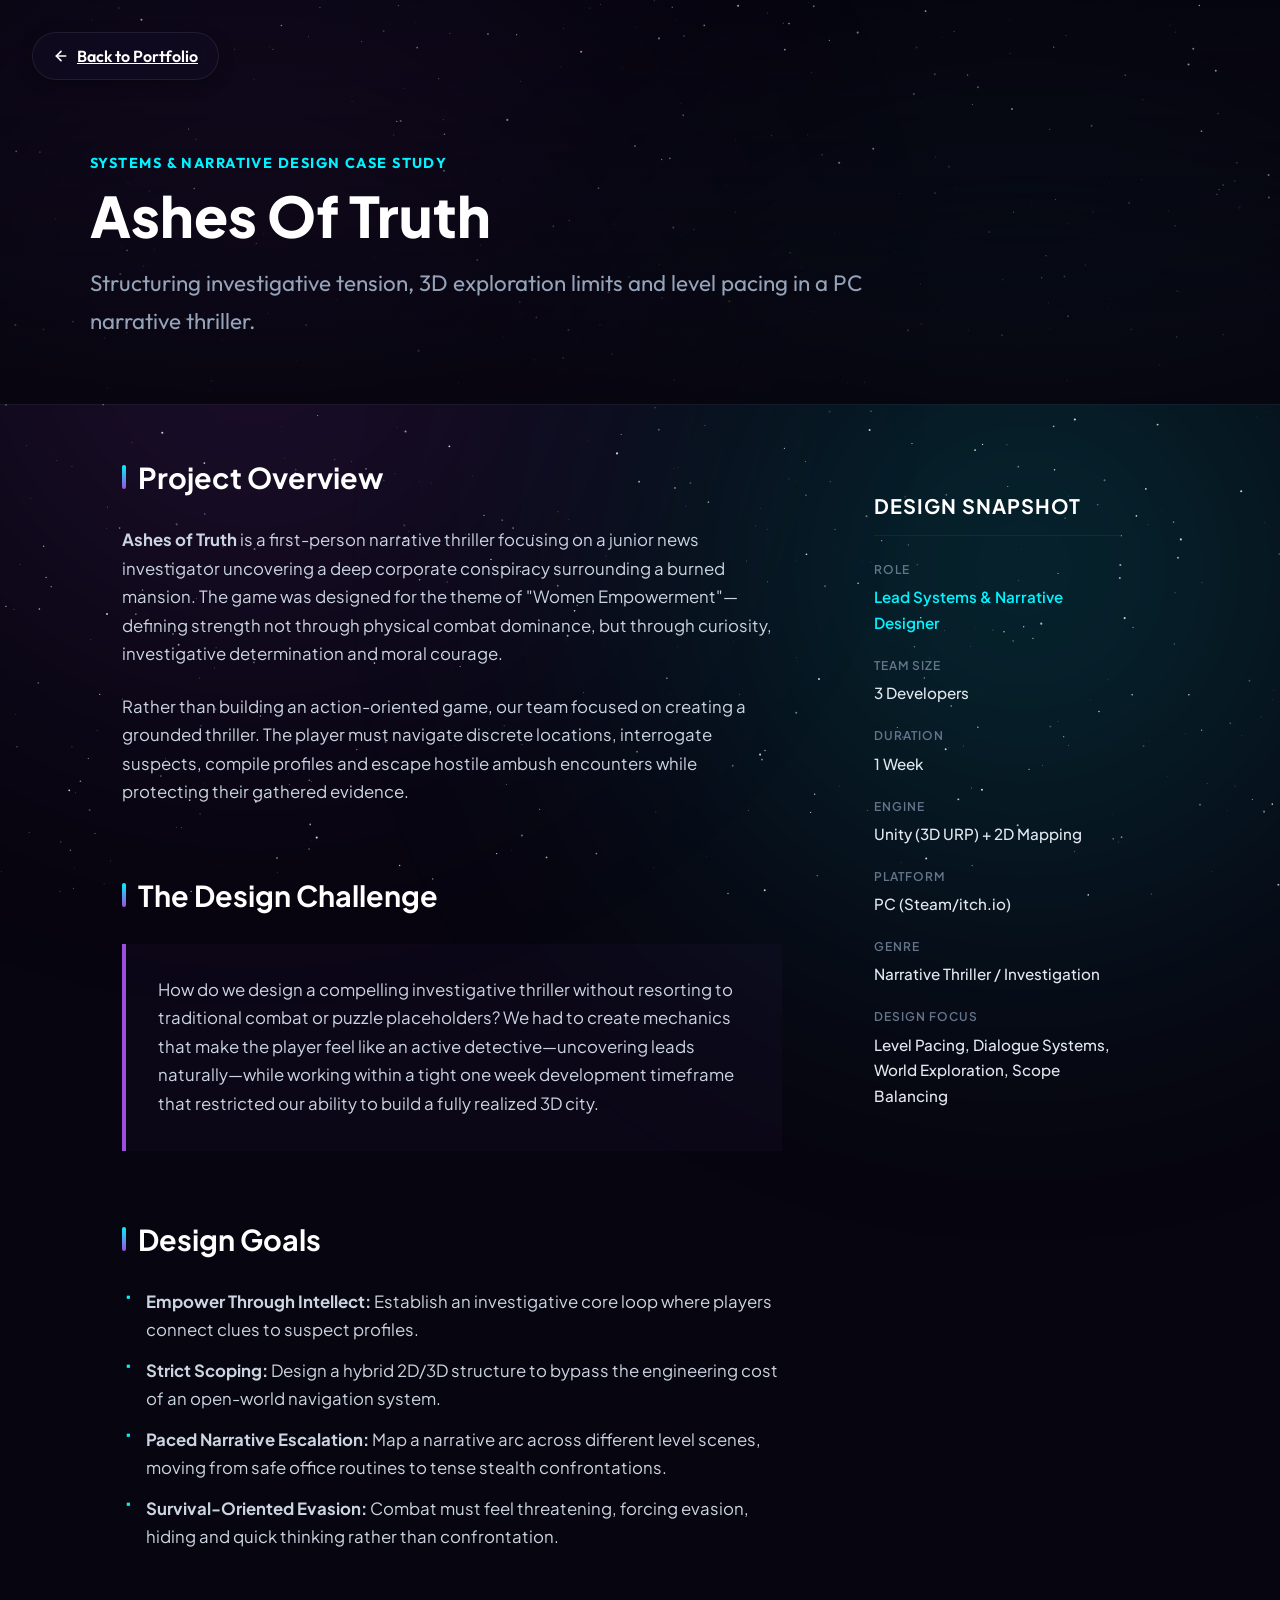
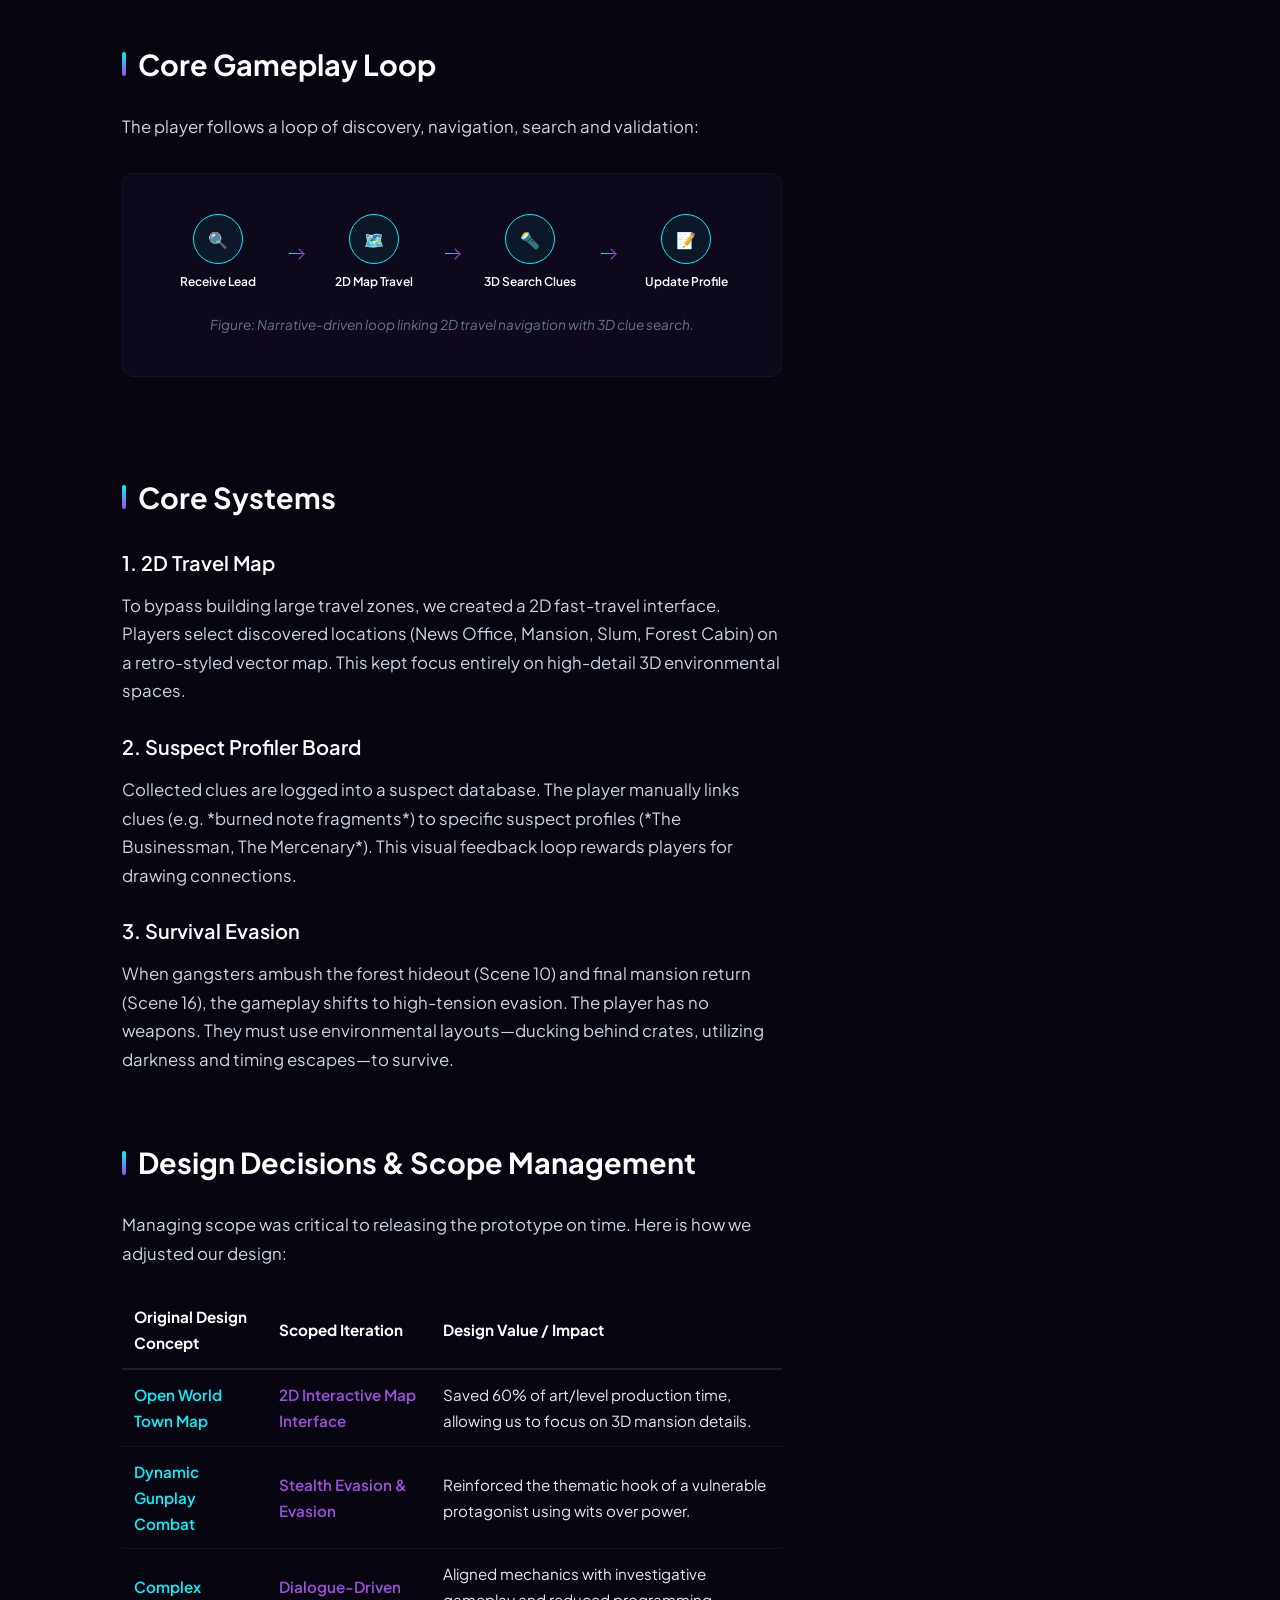
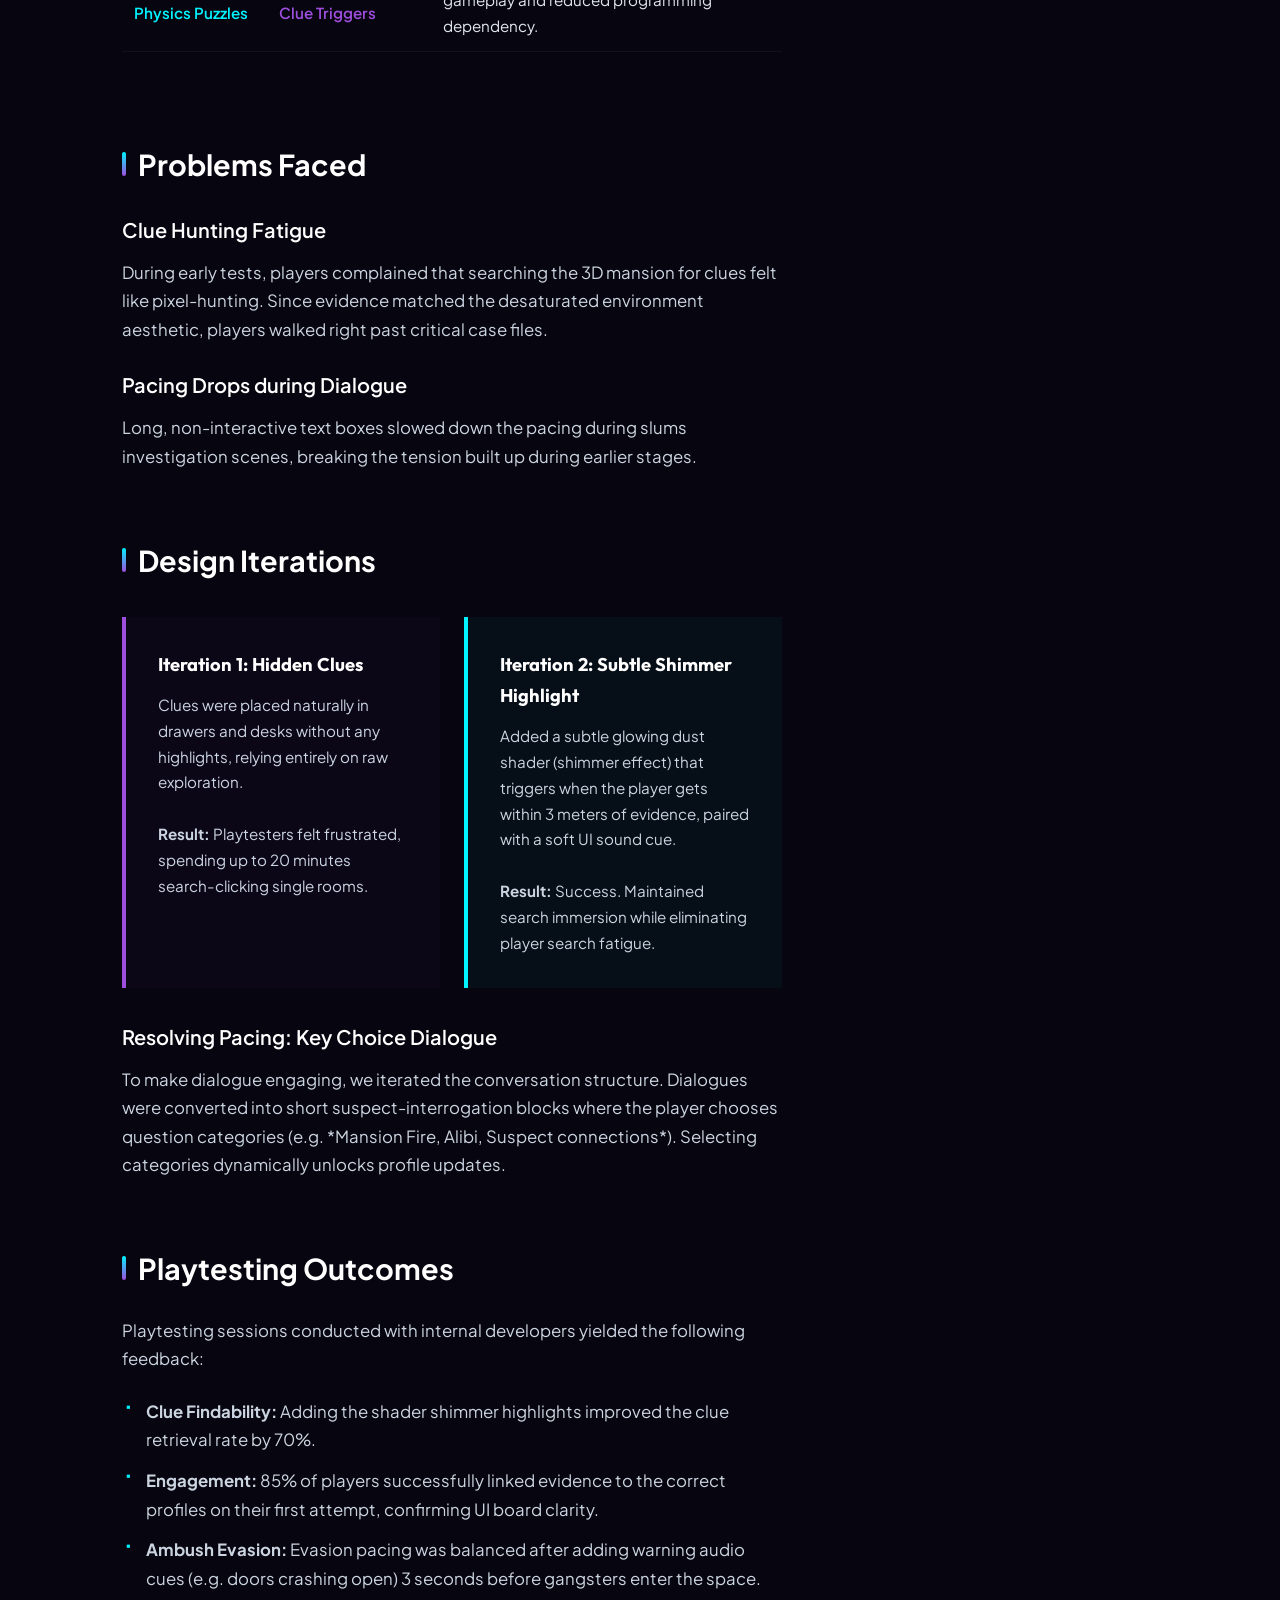
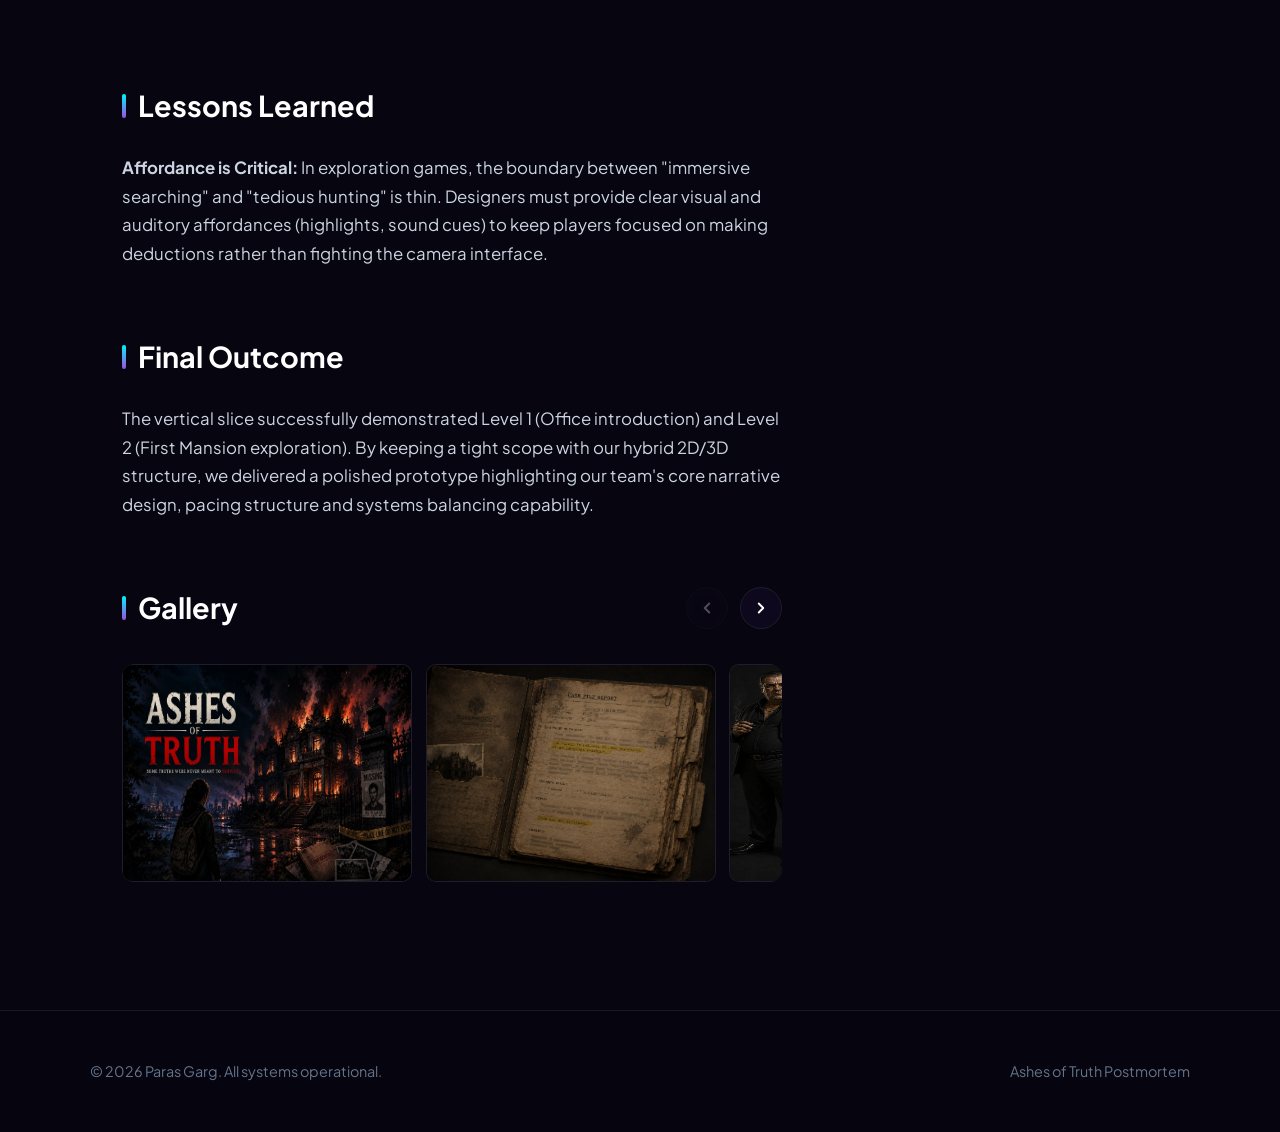
==== commit 4eaad4fc: "Convert all portfolio images to WebP format for 91% size optimization" ====
--- a/case-studies/ashes-of-truth.html
+++ b/case-studies/ashes-of-truth.html
@@ -293,55 +293,55 @@
                     <div class="slider-viewport">
                         <div class="slider-track" id="gallery-track">
                             <div class="slider-slide" data-caption="Ashes of Truth Title Poster">
-                                <img src="../Ashes_of_Truth_Gallery/Game_Poster.png" alt="Ashes of Truth Title Poster">
+                                <img src="../Ashes_of_Truth_Gallery/Game_Poster.webp" alt="Ashes of Truth Title Poster">
                                 <div class="slide-caption-overlay">
                                     <span class="slide-title">Ashes of Truth Title Poster</span>
                                 </div>
                             </div>
                             <div class="slider-slide" data-caption="Investigative Case Report UI">
-                                <img src="../Ashes_of_Truth_Gallery/Case_Report.png" alt="Investigative Case Report UI">
+                                <img src="../Ashes_of_Truth_Gallery/Case_Report.webp" alt="Investigative Case Report UI">
                                 <div class="slide-caption-overlay">
                                     <span class="slide-title">Investigative Case Report UI</span>
                                 </div>
                             </div>
                             <div class="slider-slide" data-caption="Character Profile: Mafia Boss">
-                                <img src="../Ashes_of_Truth_Gallery/Mafia_Boss.png" alt="Character Profile: Mafia Boss">
+                                <img src="../Ashes_of_Truth_Gallery/Mafia_Boss.webp" alt="Character Profile: Mafia Boss">
                                 <div class="slide-caption-overlay">
                                     <span class="slide-title">Character Profile: Mafia Boss</span>
                                 </div>
                             </div>
                             <div class="slider-slide" data-caption="Character Profile: The Mercenary">
-                                <img src="../Ashes_of_Truth_Gallery/Mercenary.png" alt="Character Profile: The Mercenary">
+                                <img src="../Ashes_of_Truth_Gallery/Mercenary.webp" alt="Character Profile: The Mercenary">
                                 <div class="slide-caption-overlay">
                                     <span class="slide-title">Character Profile: The Mercenary</span>
                                 </div>
                             </div>
                             <div class="slider-slide" data-caption="Evidence Clue: Burned Note">
-                                <img src="../Ashes_of_Truth_Gallery/Burned_Note.png" alt="Evidence Clue: Burned Note">
+                                <img src="../Ashes_of_Truth_Gallery/Burned_Note.webp" alt="Evidence Clue: Burned Note">
                                 <div class="slide-caption-overlay">
                                     <span class="slide-title">Evidence Clue: Burned Note</span>
                                 </div>
                             </div>
                             <div class="slider-slide" data-caption="Evidence Clue: Burned Photo">
-                                <img src="../Ashes_of_Truth_Gallery/Burned_Photo.png" alt="Evidence Clue: Burned Photo">
+                                <img src="../Ashes_of_Truth_Gallery/Burned_Photo.webp" alt="Evidence Clue: Burned Photo">
                                 <div class="slide-caption-overlay">
                                     <span class="slide-title">Evidence Clue: Burned Photo</span>
                                 </div>
                             </div>
                             <div class="slider-slide" data-caption="Character Profile: Slum Resident">
-                                <img src="../Ashes_of_Truth_Gallery/Slum_Person1.png" alt="Character Profile: Slum Resident">
+                                <img src="../Ashes_of_Truth_Gallery/Slum_Person1.webp" alt="Character Profile: Slum Resident">
                                 <div class="slide-caption-overlay">
                                     <span class="slide-title">Character Profile: Slum Resident</span>
                                 </div>
                             </div>
                             <div class="slider-slide" data-caption="Character Profile: Slum Witness">
-                                <img src="../Ashes_of_Truth_Gallery/Slum_Person3.png" alt="Character Profile: Slum Witness">
+                                <img src="../Ashes_of_Truth_Gallery/Slum_Person3.webp" alt="Character Profile: Slum Witness">
                                 <div class="slide-caption-overlay">
                                     <span class="slide-title">Character Profile: Slum Witness</span>
                                 </div>
                             </div>
                             <div class="slider-slide" data-caption="Evidence Clue: Victim's Diary">
-                                <img src="../Ashes_of_Truth_Gallery/Victim's_Diary.png" alt="Evidence Clue: Victim's Diary">
+                                <img src="../Ashes_of_Truth_Gallery/Victim's_Diary.webp" alt="Evidence Clue: Victim's Diary">
                                 <div class="slide-caption-overlay">
                                     <span class="slide-title">Evidence Clue: Victim's Diary</span>
                                 </div>
@@ -582,4 +582,4 @@
     </script>
 </body>
 
-</html>+</html>
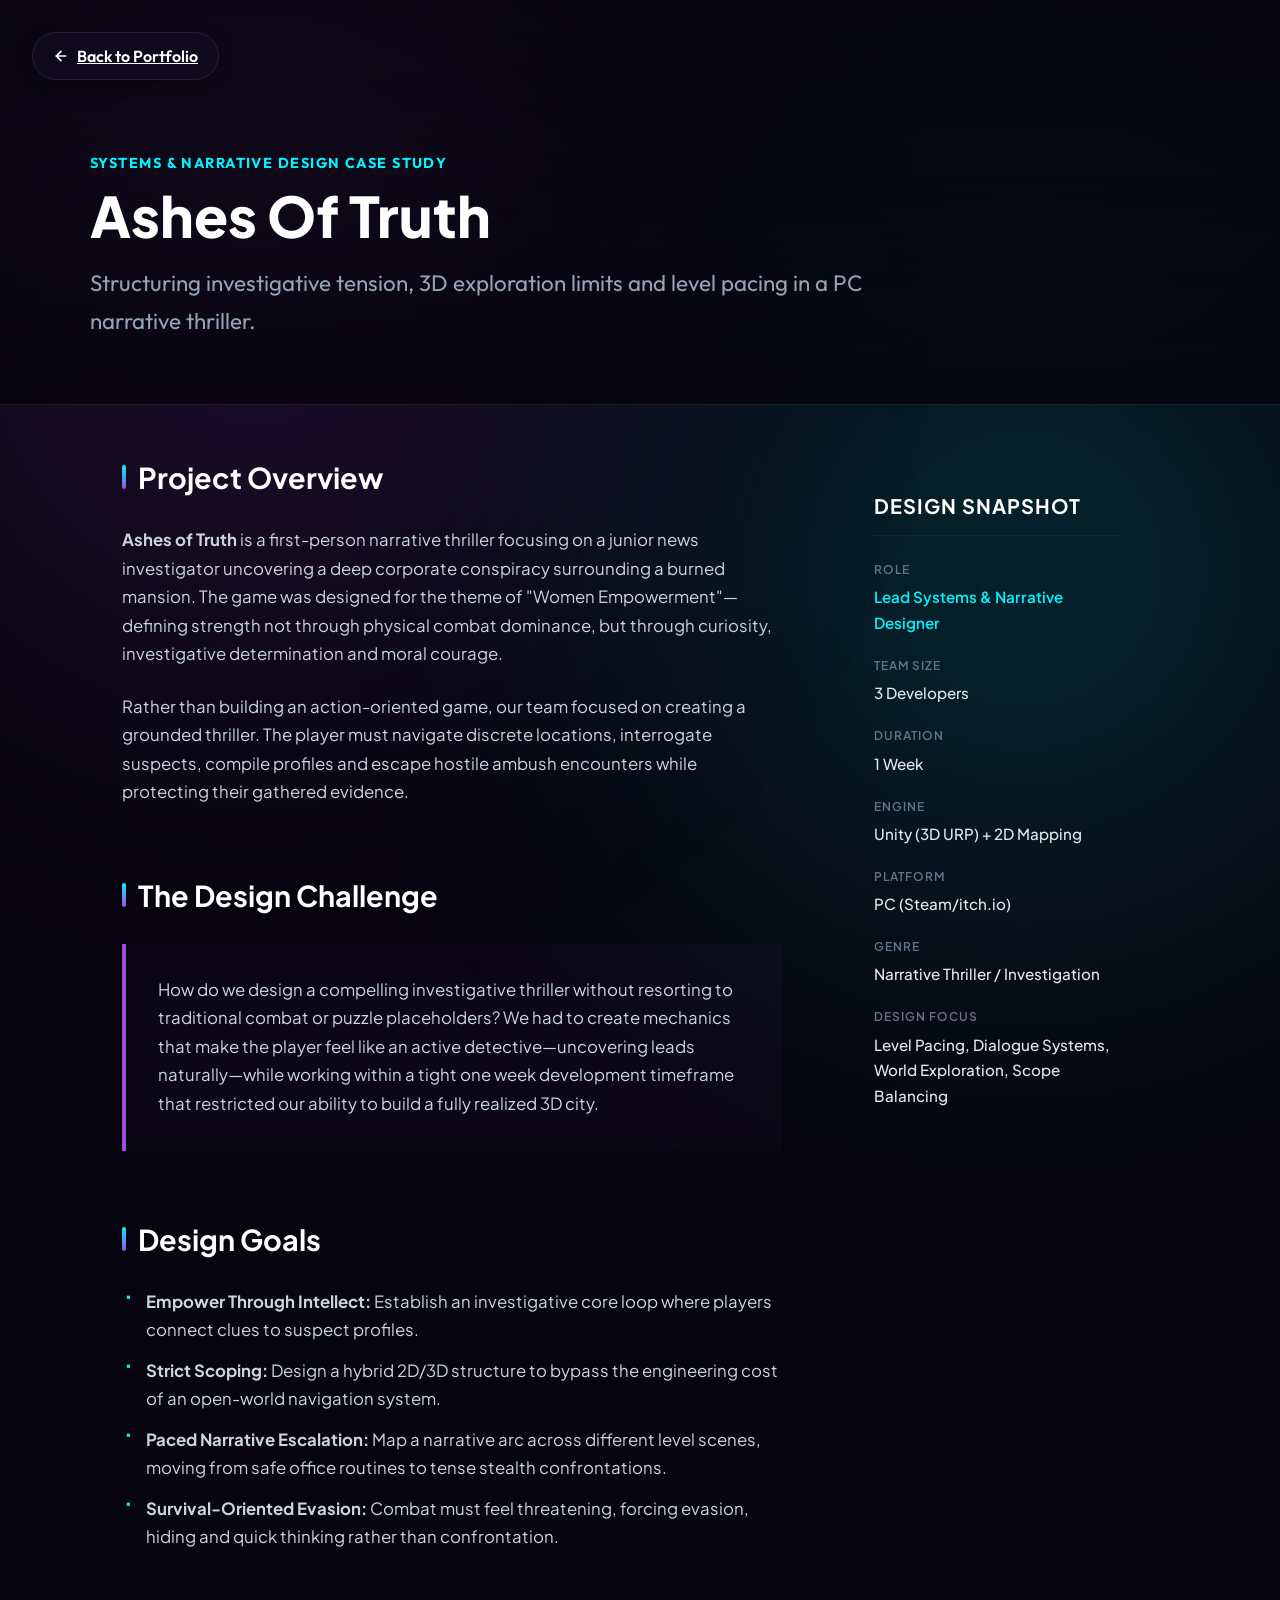
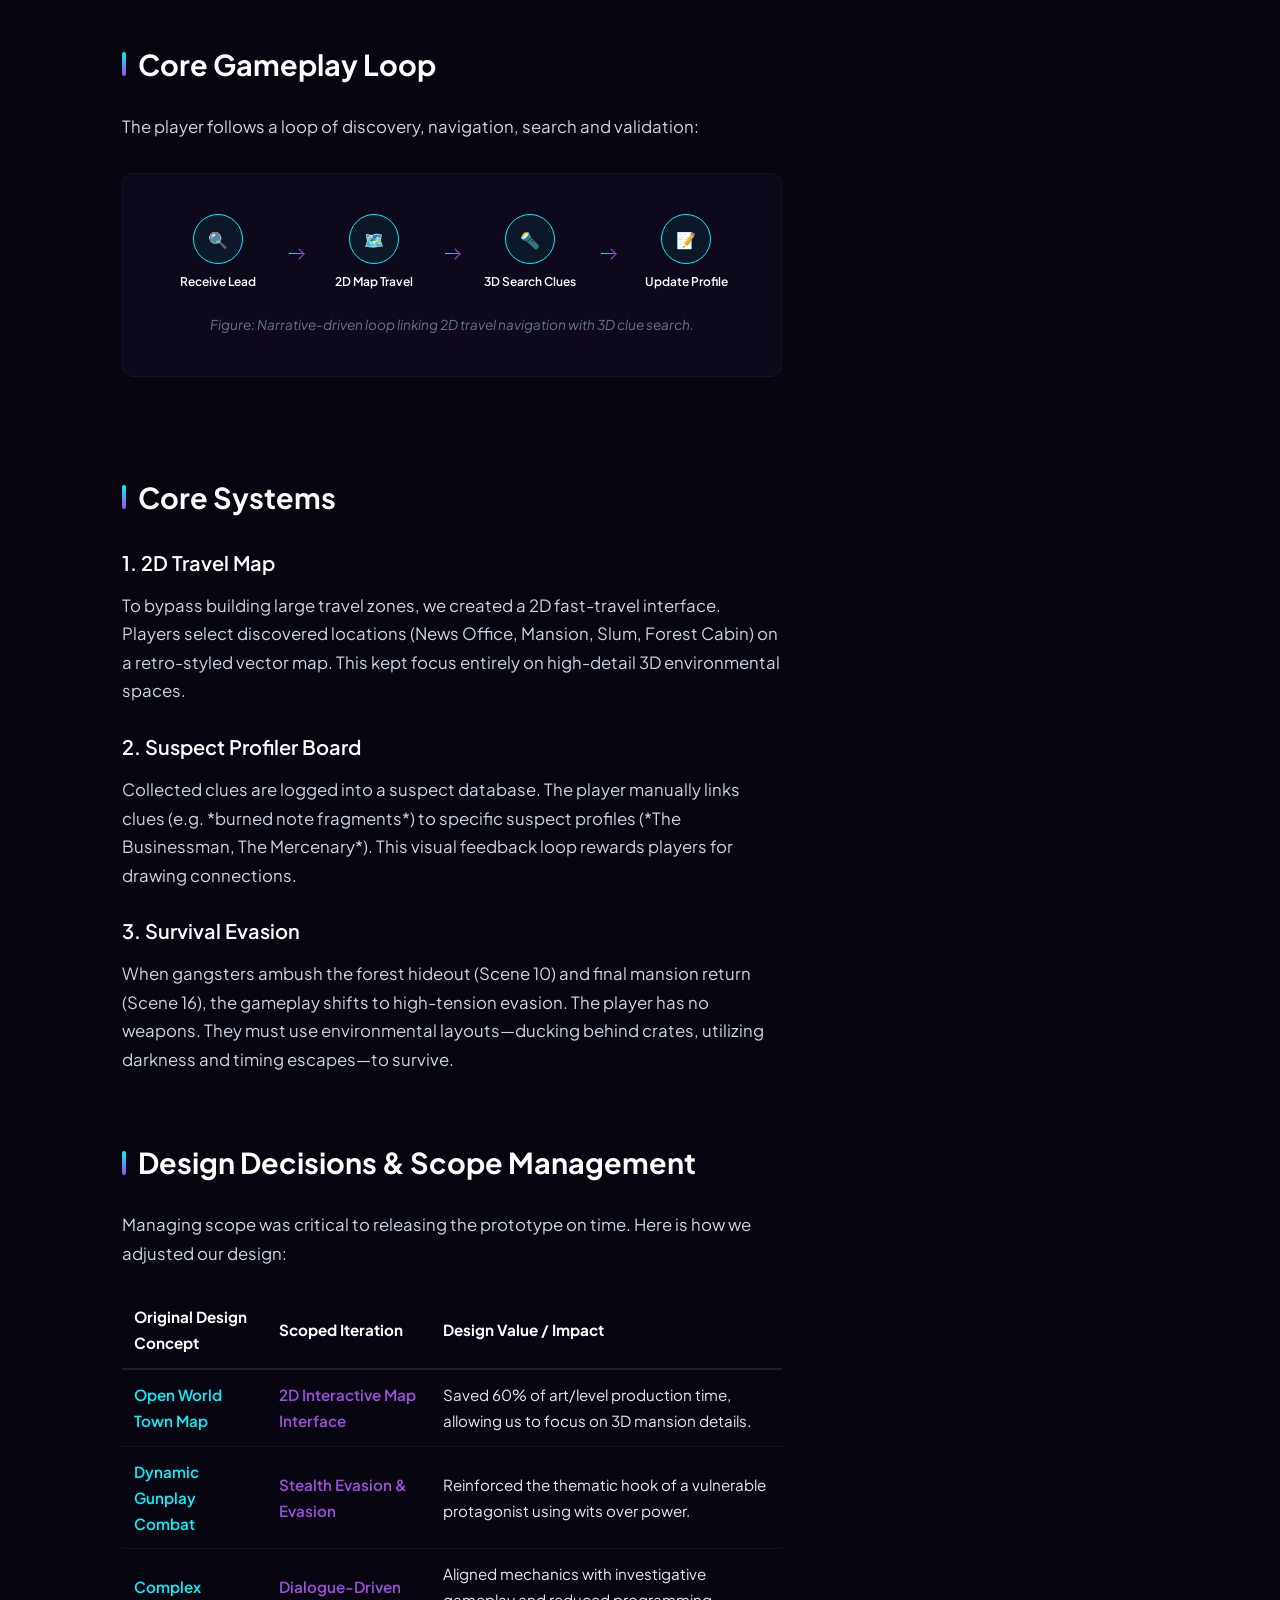
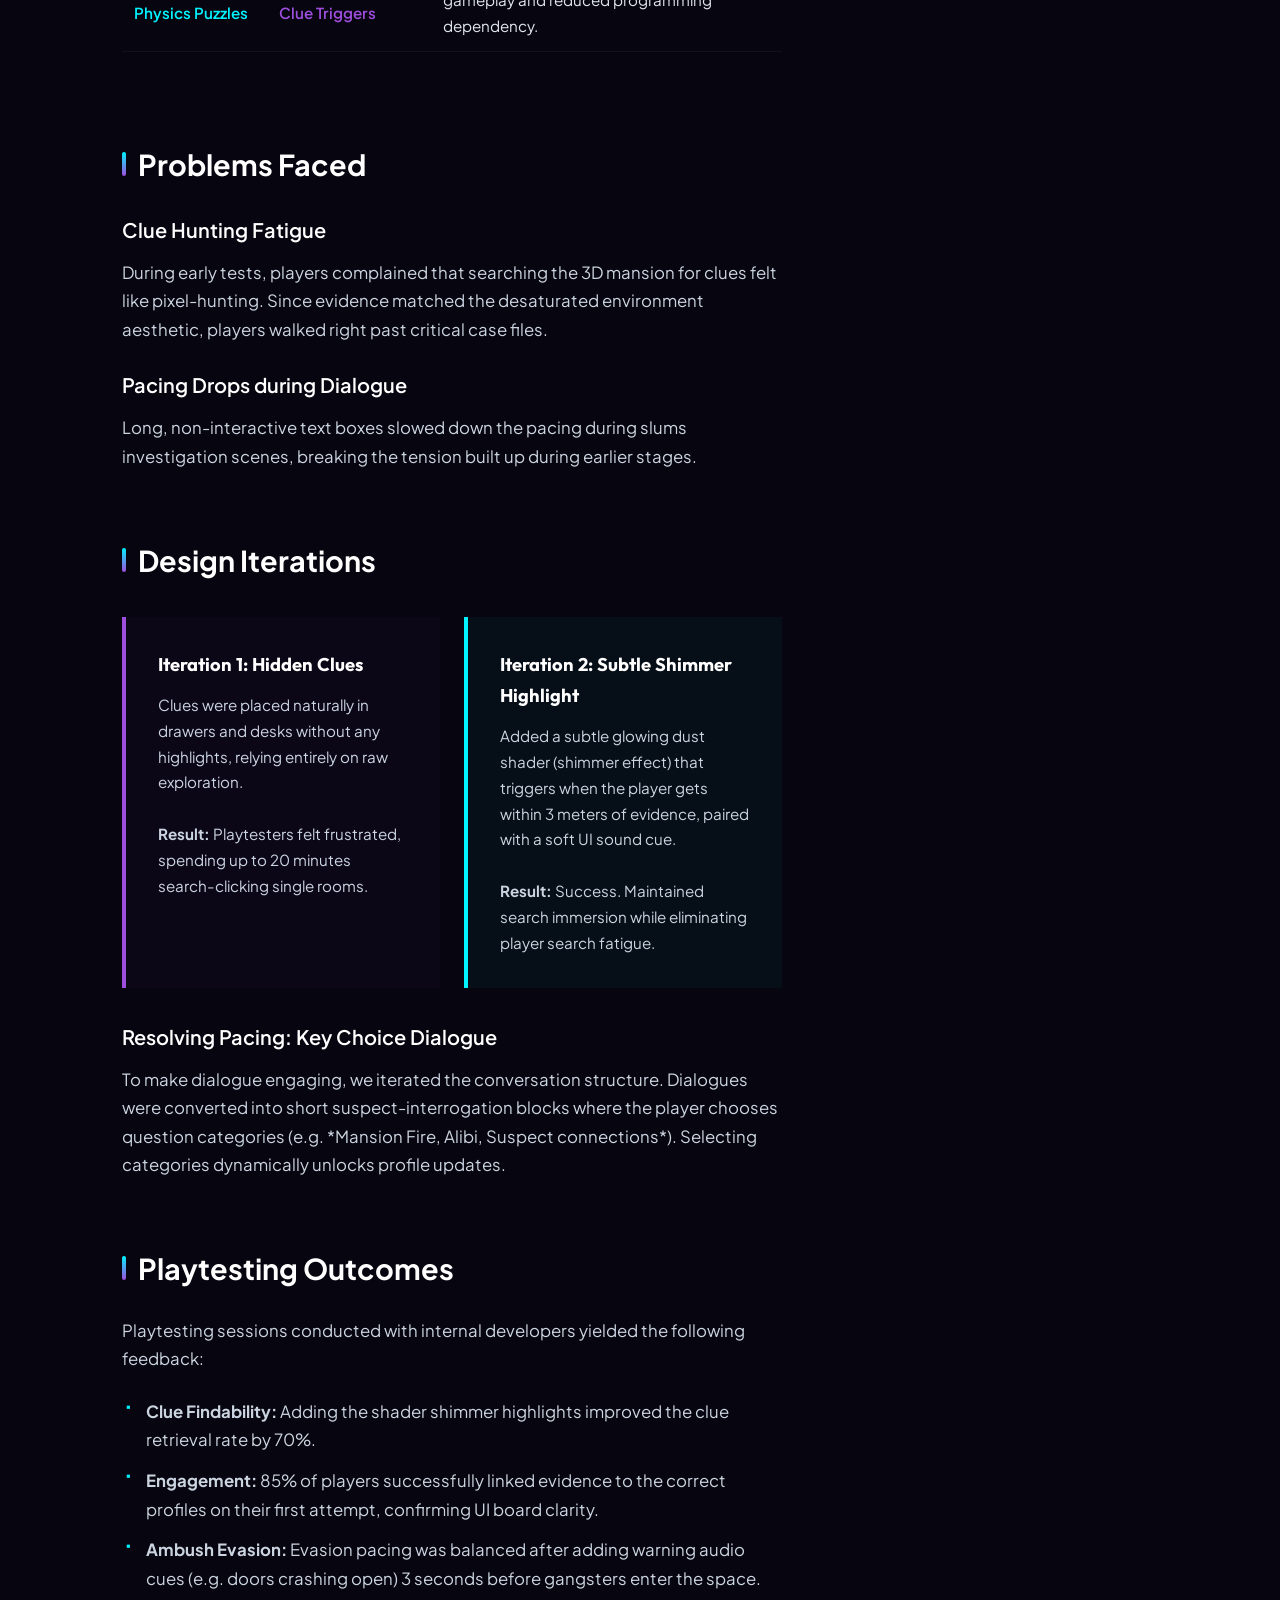
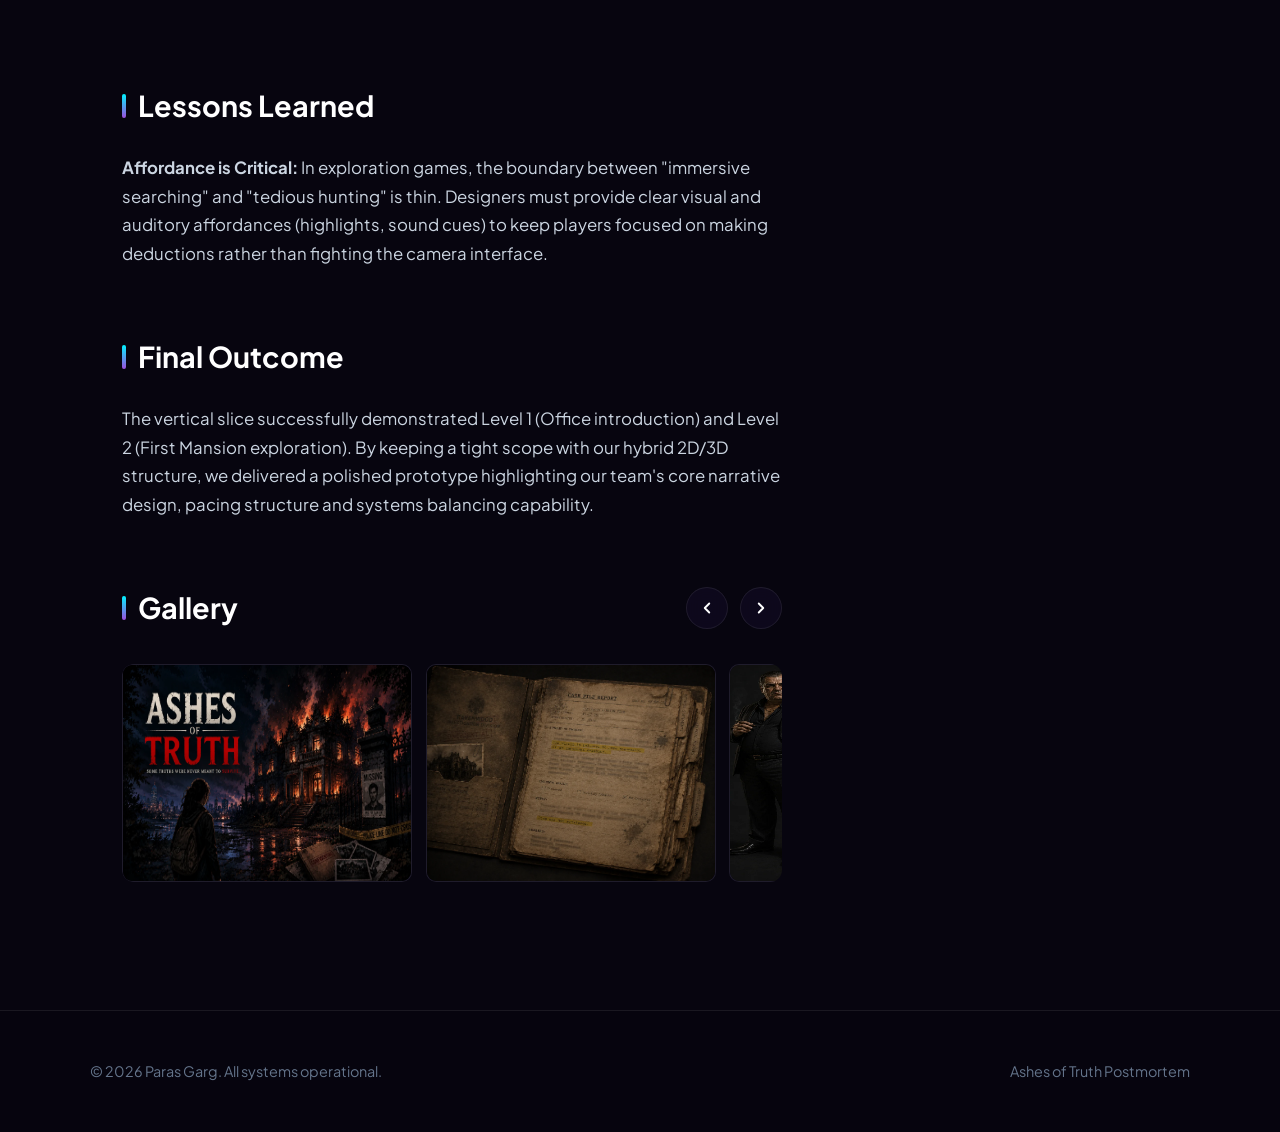
==== commit 2689e135: "Smooth the scrolling effect across the portfolio and case studies using Lenis library" ====
--- a/case-studies/ashes-of-truth.html
+++ b/case-studies/ashes-of-truth.html
@@ -408,8 +408,23 @@
         <div id="lightbox-caption"></div>
     </div>
 
+    <script src="https://unpkg.com/lenis@1.1.13/dist/lenis.min.js"></script>
     <script>
         document.addEventListener('DOMContentLoaded', () => {
+            // Lenis Smooth Scroll Initialization
+            const lenis = new Lenis({
+                duration: 1.2,
+                easing: (t) => Math.min(1, 1.001 - Math.pow(2, -10 * t)), // EaseOutExpo
+                smoothWheel: true,
+                smoothTouch: false
+            });
+
+            function raf(time) {
+                lenis.raf(time);
+                requestAnimationFrame(raf);
+            }
+            requestAnimationFrame(raf);
+
             // Space canvas setup
             const canvas = document.getElementById('space-canvas');
             if (canvas) {
@@ -553,12 +568,14 @@
                     lightbox.offsetHeight;
                     lightbox.classList.add('active');
                     document.body.style.overflow = 'hidden'; // Disable page scrolling
+                    lenis.stop(); // Stop smooth scroll while lightbox is open
                 });
             });
             
             const closeLightbox = () => {
                 lightbox.classList.remove('active');
                 document.body.style.overflow = ''; // Enable page scrolling
+                lenis.start(); // Resume smooth scroll
                 setTimeout(() => {
                     if (!lightbox.classList.contains('active')) {
                         lightbox.style.display = 'none';
--- a/case-studies/styles.css
+++ b/case-studies/styles.css
@@ -23,6 +23,23 @@
     color: #e2e8f0;
     font-family: var(--font-body);
     font-size: 16px;
+}
+
+/* Lenis smooth scrolling optimizations */
+html.lenis, html.lenis body {
+    height: auto;
+}
+
+.lenis.lenis-smooth {
+    scroll-behavior: auto !important;
+}
+
+.lenis.lenis-smooth [data-lenis-prevent] {
+    overscroll-behavior: contain;
+}
+
+.lenis.lenis-stopped {
+    overflow: hidden;
 }
 
 body {
